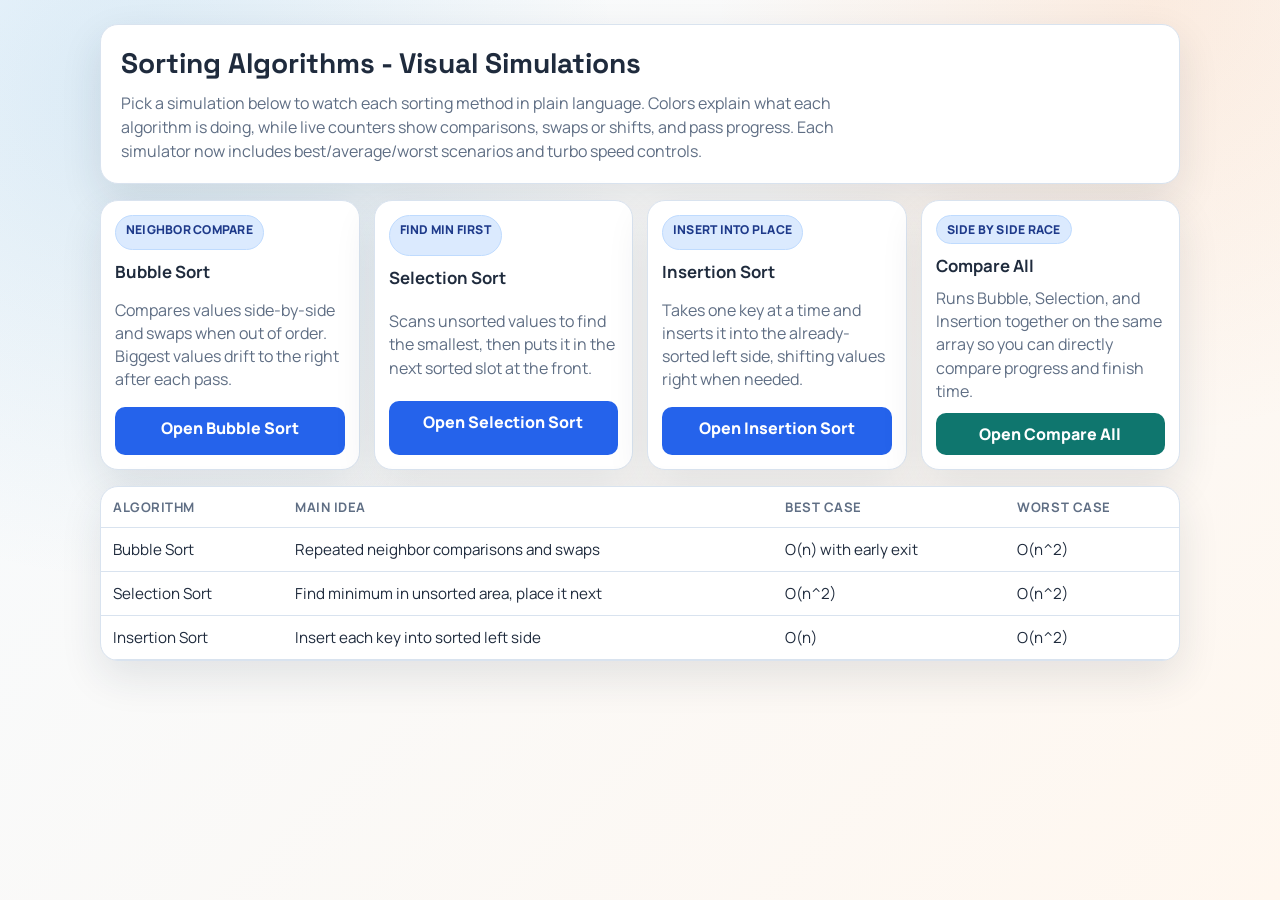
==== index.html @ d233f64d "feat: initial commit of sorting simulation project Add interactive visualization pages for Bubble So" ====
<!doctype html>
<html lang="en">
<head>
  <meta charset="UTF-8">
  <meta name="viewport" content="width=device-width, initial-scale=1.0">
  <title>Sorting Simulations</title>
  <link rel="preconnect" href="https://fonts.googleapis.com">
  <link rel="preconnect" href="https://fonts.gstatic.com" crossorigin>
  <link href="https://fonts.googleapis.com/css2?family=Manrope:wght@400;600;700;800&family=Space+Grotesk:wght@500;700&display=swap" rel="stylesheet">
  <style>
    :root {
      --bg-a: #f6fbff;
      --bg-b: #fff7ef;
      --panel: #ffffff;
      --ink: #1f2b3d;
      --muted: #5f6e84;
      --line: #d9e3ef;
      --shadow: 0 16px 42px rgba(31, 43, 61, 0.11);
    }

    * { box-sizing: border-box; }

    body {
      margin: 0;
      min-height: 100vh;
      font-family: "Manrope", "Segoe UI", sans-serif;
      color: var(--ink);
      background:
        radial-gradient(circle at 10% 10%, rgba(46, 134, 193, 0.14), transparent 35%),
        radial-gradient(circle at 90% 0%, rgba(249, 115, 22, 0.1), transparent 30%),
        linear-gradient(135deg, var(--bg-a), var(--bg-b));
      padding: 24px;
    }

    .page {
      max-width: 1080px;
      margin: 0 auto;
      display: grid;
      gap: 16px;
    }

    .hero,
    .card,
    .table {
      background: var(--panel);
      border: 1px solid var(--line);
      border-radius: 18px;
      box-shadow: var(--shadow);
    }

    .hero {
      padding: 20px;
    }

    h1 {
      margin: 0;
      font-family: "Space Grotesk", sans-serif;
      font-size: clamp(1.5rem, 2.2vw, 2rem);
    }

    .hero p {
      margin: 10px 0 0;
      line-height: 1.5;
      color: var(--muted);
      max-width: 72ch;
    }

    .grid {
      display: grid;
      grid-template-columns: repeat(auto-fit, minmax(220px, 1fr));
      gap: 14px;
    }

    .card {
      padding: 14px;
      display: grid;
      gap: 10px;
      transition: transform 0.2s ease, box-shadow 0.2s ease;
    }

    .card:hover {
      transform: translateY(-2px);
      box-shadow: 0 20px 48px rgba(31, 43, 61, 0.15);
    }

    .card h2 {
      margin: 0;
      font-size: 1.05rem;
    }

    .card p {
      margin: 0;
      color: var(--muted);
      line-height: 1.45;
      min-height: 64px;
    }

    .badge {
      display: inline-block;
      width: fit-content;
      border-radius: 999px;
      padding: 5px 10px;
      font-size: 0.76rem;
      font-weight: 800;
      letter-spacing: 0.02em;
      text-transform: uppercase;
      color: #1e3a8a;
      background: #dbeafe;
      border: 1px solid #bfdbfe;
    }

    a.button {
      display: inline-block;
      text-decoration: none;
      font-weight: 800;
      border-radius: 10px;
      padding: 10px 12px;
      color: white;
      background: #2563eb;
      text-align: center;
      transition: background-color 0.2s ease, transform 0.1s ease, box-shadow 0.2s ease;
    }

    a.button:hover {
      background: #1d4ed8;
      box-shadow: 0 4px 12px rgba(37, 99, 235, 0.25);
      transform: translateY(-1px);
    }

    a.button:active {
      transform: translateY(1px);
    }

    a.button.compare {
      background: #0f766e;
    }

    a.button.compare:hover {
      background: #115e59;
      box-shadow: 0 4px 12px rgba(15, 118, 110, 0.25);
    }

    .table {
      overflow: auto;
    }

    table {
      width: 100%;
      border-collapse: collapse;
      min-width: 640px;
    }

    th,
    td {
      text-align: left;
      padding: 11px 12px;
      border-bottom: 1px solid var(--line);
      vertical-align: top;
      font-size: 0.95rem;
    }

    th {
      font-size: 0.82rem;
      text-transform: uppercase;
      letter-spacing: 0.04em;
      color: var(--muted);
    }

    @media (max-width: 900px) {
      .grid { grid-template-columns: 1fr; }
      .card p { min-height: unset; }
    }

    @media (max-width: 660px) {
      body { padding: 12px; }
      .hero,
      .card { padding: 12px; }
    }
  </style>
</head>
<body>
  <main class="page">
    <section class="hero">
      <h1>Sorting Algorithms - Visual Simulations</h1>
      <p>
        Pick a simulation below to watch each sorting method in plain language. Colors explain what each algorithm is doing,
        while live counters show comparisons, swaps or shifts, and pass progress. Each simulator now includes best/average/worst
        scenarios and turbo speed controls.
      </p>
    </section>

    <section class="grid">
      <article class="card">
        <span class="badge">Neighbor compare</span>
        <h2>Bubble Sort</h2>
        <p>Compares values side-by-side and swaps when out of order. Biggest values drift to the right after each pass.</p>
        <a class="button" href="bubble_sort_simulation.html">Open Bubble Sort</a>
      </article>

      <article class="card">
        <span class="badge">Find min first</span>
        <h2>Selection Sort</h2>
        <p>Scans unsorted values to find the smallest, then puts it in the next sorted slot at the front.</p>
        <a class="button" href="selection_sort_simulation.html">Open Selection Sort</a>
      </article>

      <article class="card">
        <span class="badge">Insert into place</span>
        <h2>Insertion Sort</h2>
        <p>Takes one key at a time and inserts it into the already-sorted left side, shifting values right when needed.</p>
        <a class="button" href="insertion_sort_simulation.html">Open Insertion Sort</a>
      </article>

      <article class="card">
        <span class="badge">Side by side race</span>
        <h2>Compare All</h2>
        <p>Runs Bubble, Selection, and Insertion together on the same array so you can directly compare progress and finish time.</p>
        <a class="button compare" href="compare_all_simulation.html">Open Compare All</a>
      </article>
    </section>

    <section class="table">
      <table>
        <thead>
          <tr>
            <th>Algorithm</th>
            <th>Main Idea</th>
            <th>Best Case</th>
            <th>Worst Case</th>
          </tr>
        </thead>
        <tbody>
          <tr>
            <td>Bubble Sort</td>
            <td>Repeated neighbor comparisons and swaps</td>
            <td>O(n) with early exit</td>
            <td>O(n^2)</td>
          </tr>
          <tr>
            <td>Selection Sort</td>
            <td>Find minimum in unsorted area, place it next</td>
            <td>O(n^2)</td>
            <td>O(n^2)</td>
          </tr>
          <tr>
            <td>Insertion Sort</td>
            <td>Insert each key into sorted left side</td>
            <td>O(n)</td>
            <td>O(n^2)</td>
          </tr>
        </tbody>
      </table>
    </section>
  </main>
</body>
</html>
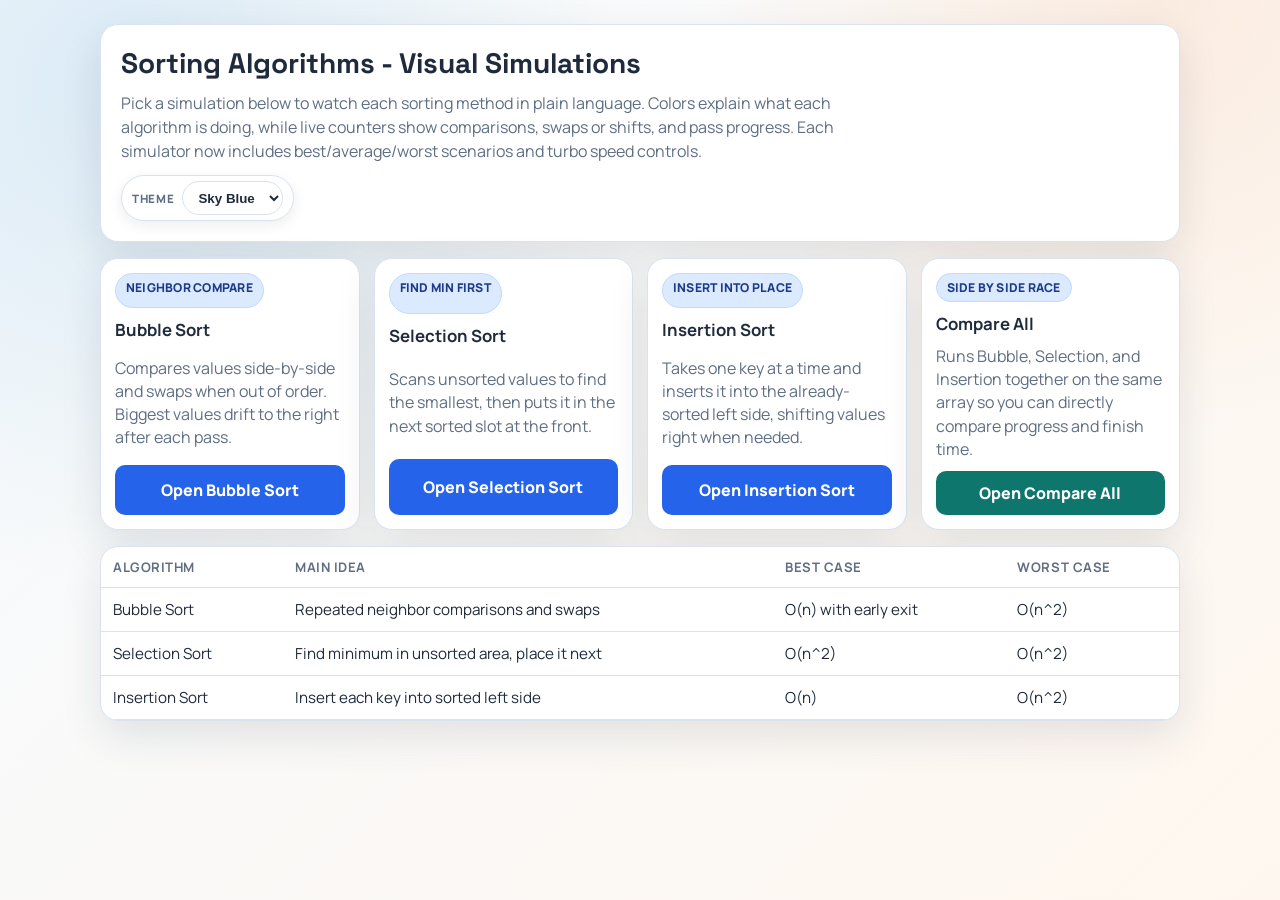
==== commit b0a18075: "feat(ui): wire theme system and enhancements across all pages - Integrate theme-manager and visualiz" ====
--- a/index.html
+++ b/index.html
@@ -7,6 +7,7 @@
   <link rel="preconnect" href="https://fonts.googleapis.com">
   <link rel="preconnect" href="https://fonts.gstatic.com" crossorigin>
   <link href="https://fonts.googleapis.com/css2?family=Manrope:wght@400;600;700;800&family=Space+Grotesk:wght@500;700&display=swap" rel="stylesheet">
+  <link rel="stylesheet" href="theme-manager.css">
   <style>
     :root {
       --bg-a: #f6fbff;
@@ -79,6 +80,11 @@
     }
 
     .card:hover {
+      transform: translateY(-2px);
+      box-shadow: 0 20px 48px rgba(31, 43, 61, 0.15);
+    }
+
+    .card:focus-within {
       transform: translateY(-2px);
       box-shadow: 0 20px 48px rgba(31, 43, 61, 0.15);
     }
@@ -110,11 +116,14 @@
     }
 
     a.button {
-      display: inline-block;
+      display: inline-flex;
+      align-items: center;
+      justify-content: center;
       text-decoration: none;
       font-weight: 800;
       border-radius: 10px;
       padding: 10px 12px;
+      min-height: 44px;
       color: white;
       background: #2563eb;
       text-align: center;
@@ -129,6 +138,12 @@
 
     a.button:active {
       transform: translateY(1px);
+    }
+
+    a:focus-visible,
+    a.button:focus-visible {
+      outline: 3px solid #0ea5e9;
+      outline-offset: 3px;
     }
 
     a.button.compare {
@@ -176,9 +191,18 @@
       .hero,
       .card { padding: 12px; }
     }
+
+    @media (prefers-reduced-motion: reduce) {
+      *,
+      *::before,
+      *::after {
+        animation: none !important;
+        transition: none !important;
+      }
+    }
   </style>
 </head>
-<body>
+<body data-theme="sky">
   <main class="page">
     <section class="hero">
       <h1>Sorting Algorithms - Visual Simulations</h1>
@@ -252,5 +276,6 @@
       </table>
     </section>
   </main>
+  <script src="theme-manager.js"></script>
 </body>
 </html>
--- a/theme-manager.css
+++ b/theme-manager.css
@@ -0,0 +1,302 @@
+:root {
+  --focus: #0ea5e9;
+  --link-border: #bfdbfe;
+  --link-bg: #eff6ff;
+  --link-ink: #1e3a8a;
+  --btn-primary: #2563eb;
+  --btn-primary-hover: #1d4ed8;
+  --btn-alt: #0ea5e9;
+  --btn-alt-hover: #0284c7;
+  --btn-neutral: #64748b;
+  --btn-neutral-hover: #475569;
+  --btn-compare: #0f766e;
+  --btn-compare-hover: #115e59;
+}
+
+body[data-theme="sky"] {
+  --bg-a: #f6fbff;
+  --bg-b: #fff7ef;
+  --panel: #ffffff;
+  --ink: #1f2b3d;
+  --muted: #5f6e84;
+  --line: #d9e3ef;
+  --shadow: 0 16px 42px rgba(31, 43, 61, 0.11);
+  --focus: #0ea5e9;
+  --link-border: #bfdbfe;
+  --link-bg: #eff6ff;
+  --link-ink: #1e3a8a;
+  --btn-primary: #2563eb;
+  --btn-primary-hover: #1d4ed8;
+  --btn-alt: #0ea5e9;
+  --btn-alt-hover: #0284c7;
+  --btn-neutral: #64748b;
+  --btn-neutral-hover: #475569;
+  --btn-compare: #0f766e;
+  --btn-compare-hover: #115e59;
+}
+
+body[data-theme="sunset"] {
+  --bg-a: #fff7ed;
+  --bg-b: #fffbeb;
+  --panel: #fffdf9;
+  --ink: #3f2a1f;
+  --muted: #7b5f4d;
+  --line: #ecd8c5;
+  --shadow: 0 16px 42px rgba(122, 69, 20, 0.16);
+  --focus: #ea580c;
+  --link-border: #fdba74;
+  --link-bg: #ffedd5;
+  --link-ink: #9a3412;
+  --btn-primary: #ea580c;
+  --btn-primary-hover: #c2410c;
+  --btn-alt: #f59e0b;
+  --btn-alt-hover: #d97706;
+  --btn-neutral: #7c6f64;
+  --btn-neutral-hover: #5b5149;
+  --btn-compare: #c2410c;
+  --btn-compare-hover: #9a3412;
+}
+
+body[data-theme="forest"] {
+  --bg-a: #f3fbf6;
+  --bg-b: #eefaf7;
+  --panel: #fbfefc;
+  --ink: #173027;
+  --muted: #4d6f64;
+  --line: #cfe5d8;
+  --shadow: 0 16px 42px rgba(22, 84, 62, 0.14);
+  --focus: #059669;
+  --link-border: #86efac;
+  --link-bg: #dcfce7;
+  --link-ink: #166534;
+  --btn-primary: #0f766e;
+  --btn-primary-hover: #115e59;
+  --btn-alt: #059669;
+  --btn-alt-hover: #047857;
+  --btn-neutral: #4b6b5f;
+  --btn-neutral-hover: #345145;
+  --btn-compare: #047857;
+  --btn-compare-hover: #065f46;
+}
+
+body[data-theme="midnight"] {
+  --bg-a: #eef2ff;
+  --bg-b: #f8fafc;
+  --panel: #fdfdff;
+  --ink: #182235;
+  --muted: #52627c;
+  --line: #cfdaeb;
+  --shadow: 0 16px 42px rgba(30, 41, 59, 0.14);
+  --focus: #2563eb;
+  --link-border: #93c5fd;
+  --link-bg: #dbeafe;
+  --link-ink: #1d4ed8;
+  --btn-primary: #334155;
+  --btn-primary-hover: #1e293b;
+  --btn-alt: #2563eb;
+  --btn-alt-hover: #1d4ed8;
+  --btn-neutral: #475569;
+  --btn-neutral-hover: #334155;
+  --btn-compare: #1d4ed8;
+  --btn-compare-hover: #1e40af;
+}
+
+body[data-theme] {
+  color: var(--ink);
+}
+
+body[data-theme] .home-link {
+  border-color: var(--link-border);
+  background: var(--link-bg);
+  color: var(--link-ink);
+}
+
+body[data-theme] button.primary,
+body[data-theme] a.button {
+  background: var(--btn-primary);
+  color: #fff;
+}
+
+body[data-theme] button.primary:hover,
+body[data-theme] a.button:hover {
+  background: var(--btn-primary-hover);
+  filter: none;
+}
+
+body[data-theme] button.alt {
+  background: var(--btn-alt);
+  color: #fff;
+}
+
+body[data-theme] button.alt:hover {
+  background: var(--btn-alt-hover);
+  filter: none;
+}
+
+body[data-theme] button.neutral {
+  background: var(--btn-neutral);
+  color: #fff;
+}
+
+body[data-theme] button.neutral:hover {
+  background: var(--btn-neutral-hover);
+  filter: none;
+}
+
+body[data-theme] a.button.compare {
+  background: var(--btn-compare);
+}
+
+body[data-theme] a.button.compare:hover {
+  background: var(--btn-compare-hover);
+}
+
+body[data-theme] button:focus-visible,
+body[data-theme] a:focus-visible,
+body[data-theme] input:focus-visible,
+body[data-theme] select:focus-visible {
+  outline-color: var(--focus);
+}
+
+.theme-switcher {
+  display: inline-flex;
+  align-items: center;
+  gap: 8px;
+  padding: 5px 10px;
+  border: 1px solid var(--line);
+  border-radius: 999px;
+  background: color-mix(in srgb, var(--panel) 94%, white 6%);
+  box-shadow: 0 4px 14px rgba(15, 23, 42, 0.08);
+}
+
+.theme-switcher .theme-label {
+  margin: 0;
+  font-size: 0.72rem;
+  font-weight: 800;
+  letter-spacing: 0.06em;
+  text-transform: uppercase;
+  color: var(--muted);
+}
+
+.theme-switcher .theme-select {
+  min-height: 34px;
+  border: 1px solid var(--line);
+  border-radius: 999px;
+  background: #fff;
+  color: var(--ink);
+  font-weight: 700;
+  padding: 6px 11px;
+}
+
+.hero-actions.theme-only {
+  margin-top: 12px;
+}
+
+.page > * {
+  animation: page-in 460ms cubic-bezier(0.2, 0.8, 0.24, 1) both;
+}
+
+.page > *:nth-child(2) { animation-delay: 50ms; }
+.page > *:nth-child(3) { animation-delay: 90ms; }
+.page > *:nth-child(4) { animation-delay: 130ms; }
+
+.grid .card {
+  animation: page-in 460ms cubic-bezier(0.2, 0.8, 0.24, 1) both;
+}
+
+.grid .card:nth-child(2) { animation-delay: 60ms; }
+.grid .card:nth-child(3) { animation-delay: 100ms; }
+.grid .card:nth-child(4) { animation-delay: 140ms; }
+
+body.theme-switching .hero,
+body.theme-switching .controls,
+body.theme-switching .visual,
+body.theme-switching .how,
+body.theme-switching .sim,
+body.theme-switching .global-note,
+body.theme-switching .card,
+body.theme-switching .table {
+  animation: theme-swap 340ms ease both;
+}
+
+.layout.switch-layout {
+  animation: layout-switch 300ms ease both;
+}
+
+.code-panel.switching,
+.code-mini.switching {
+  animation: panel-switch 280ms ease both;
+}
+
+@keyframes page-in {
+  from {
+    opacity: 0;
+    transform: translateY(10px);
+  }
+  to {
+    opacity: 1;
+    transform: translateY(0);
+  }
+}
+
+@keyframes theme-swap {
+  0% {
+    opacity: 0.82;
+    transform: translateY(8px) scale(0.995);
+  }
+  100% {
+    opacity: 1;
+    transform: translateY(0) scale(1);
+  }
+}
+
+@keyframes panel-switch {
+  0% {
+    opacity: 0.76;
+    transform: translateY(6px);
+  }
+  100% {
+    opacity: 1;
+    transform: translateY(0);
+  }
+}
+
+@keyframes layout-switch {
+  0% {
+    opacity: 0.88;
+    transform: scale(0.996);
+  }
+  100% {
+    opacity: 1;
+    transform: scale(1);
+  }
+}
+
+@media (max-width: 700px) {
+  .theme-switcher {
+    width: 100%;
+    justify-content: space-between;
+  }
+
+  .theme-switcher .theme-select {
+    width: min(52vw, 220px);
+  }
+}
+
+@media (prefers-reduced-motion: reduce) {
+  .page > *,
+  .grid .card,
+  body.theme-switching .hero,
+  body.theme-switching .controls,
+  body.theme-switching .visual,
+  body.theme-switching .how,
+  body.theme-switching .sim,
+  body.theme-switching .global-note,
+  body.theme-switching .card,
+  body.theme-switching .table,
+  .layout.switch-layout,
+  .code-panel.switching,
+  .code-mini.switching {
+    animation: none !important;
+  }
+}
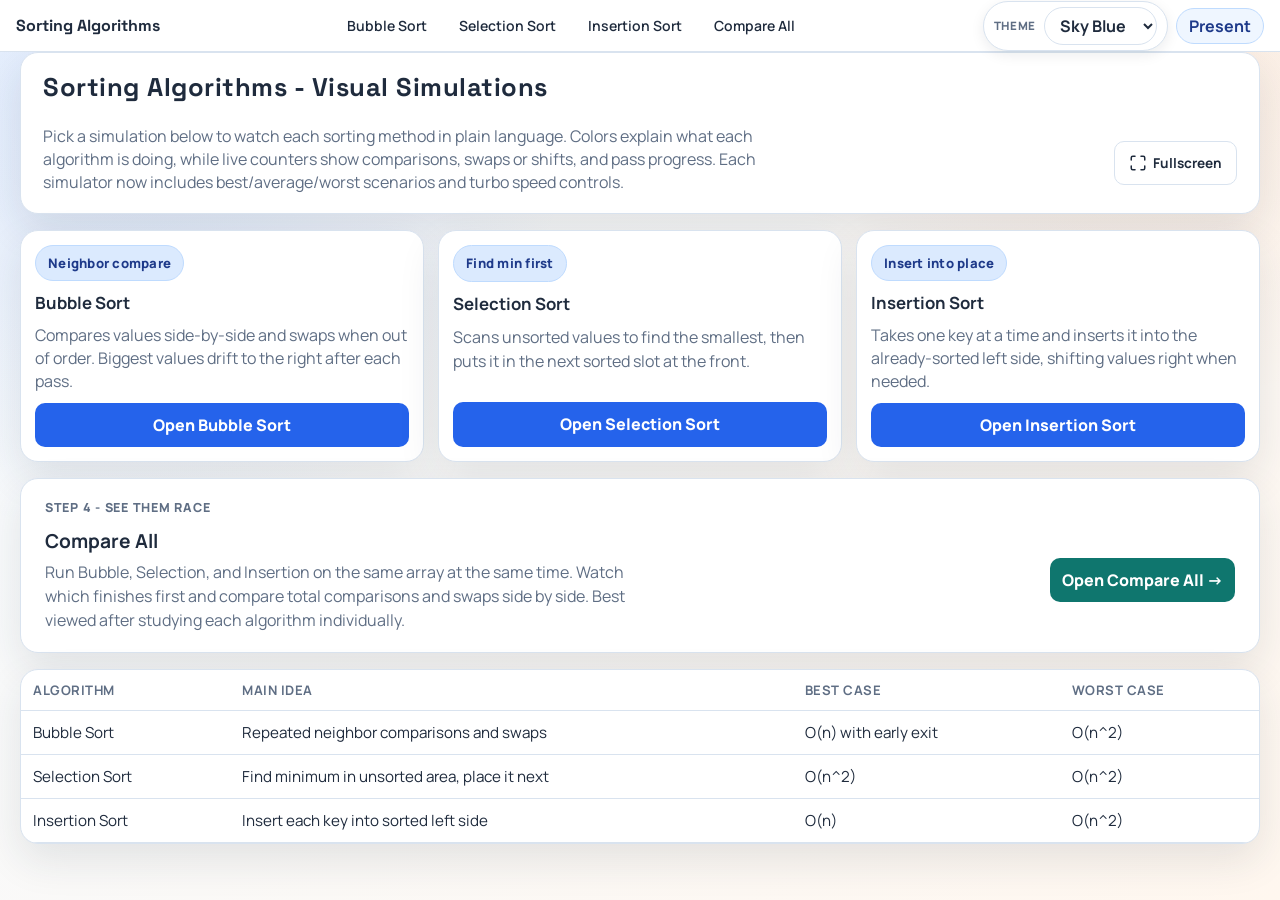
==== commit 301f291c: "refactor(ui): unify layout with shared styles and global navigation" ====
--- a/index.html
+++ b/index.html
@@ -8,199 +8,9 @@
   <link rel="preconnect" href="https://fonts.gstatic.com" crossorigin>
   <link href="https://fonts.googleapis.com/css2?family=Manrope:wght@400;600;700;800&family=Space+Grotesk:wght@500;700&display=swap" rel="stylesheet">
   <link rel="stylesheet" href="theme-manager.css">
-  <style>
-    :root {
-      --bg-a: #f6fbff;
-      --bg-b: #fff7ef;
-      --panel: #ffffff;
-      --ink: #1f2b3d;
-      --muted: #5f6e84;
-      --line: #d9e3ef;
-      --shadow: 0 16px 42px rgba(31, 43, 61, 0.11);
-    }
-
-    * { box-sizing: border-box; }
-
-    body {
-      margin: 0;
-      min-height: 100vh;
-      font-family: "Manrope", "Segoe UI", sans-serif;
-      color: var(--ink);
-      background:
-        radial-gradient(circle at 10% 10%, rgba(46, 134, 193, 0.14), transparent 35%),
-        radial-gradient(circle at 90% 0%, rgba(249, 115, 22, 0.1), transparent 30%),
-        linear-gradient(135deg, var(--bg-a), var(--bg-b));
-      padding: 24px;
-    }
-
-    .page {
-      max-width: 1080px;
-      margin: 0 auto;
-      display: grid;
-      gap: 16px;
-    }
-
-    .hero,
-    .card,
-    .table {
-      background: var(--panel);
-      border: 1px solid var(--line);
-      border-radius: 18px;
-      box-shadow: var(--shadow);
-    }
-
-    .hero {
-      padding: 20px;
-    }
-
-    h1 {
-      margin: 0;
-      font-family: "Space Grotesk", sans-serif;
-      font-size: clamp(1.5rem, 2.2vw, 2rem);
-    }
-
-    .hero p {
-      margin: 10px 0 0;
-      line-height: 1.5;
-      color: var(--muted);
-      max-width: 72ch;
-    }
-
-    .grid {
-      display: grid;
-      grid-template-columns: repeat(auto-fit, minmax(220px, 1fr));
-      gap: 14px;
-    }
-
-    .card {
-      padding: 14px;
-      display: grid;
-      gap: 10px;
-      transition: transform 0.2s ease, box-shadow 0.2s ease;
-    }
-
-    .card:hover {
-      transform: translateY(-2px);
-      box-shadow: 0 20px 48px rgba(31, 43, 61, 0.15);
-    }
-
-    .card:focus-within {
-      transform: translateY(-2px);
-      box-shadow: 0 20px 48px rgba(31, 43, 61, 0.15);
-    }
-
-    .card h2 {
-      margin: 0;
-      font-size: 1.05rem;
-    }
-
-    .card p {
-      margin: 0;
-      color: var(--muted);
-      line-height: 1.45;
-      min-height: 64px;
-    }
-
-    .badge {
-      display: inline-block;
-      width: fit-content;
-      border-radius: 999px;
-      padding: 5px 10px;
-      font-size: 0.76rem;
-      font-weight: 800;
-      letter-spacing: 0.02em;
-      text-transform: uppercase;
-      color: #1e3a8a;
-      background: #dbeafe;
-      border: 1px solid #bfdbfe;
-    }
-
-    a.button {
-      display: inline-flex;
-      align-items: center;
-      justify-content: center;
-      text-decoration: none;
-      font-weight: 800;
-      border-radius: 10px;
-      padding: 10px 12px;
-      min-height: 44px;
-      color: white;
-      background: #2563eb;
-      text-align: center;
-      transition: background-color 0.2s ease, transform 0.1s ease, box-shadow 0.2s ease;
-    }
-
-    a.button:hover {
-      background: #1d4ed8;
-      box-shadow: 0 4px 12px rgba(37, 99, 235, 0.25);
-      transform: translateY(-1px);
-    }
-
-    a.button:active {
-      transform: translateY(1px);
-    }
-
-    a:focus-visible,
-    a.button:focus-visible {
-      outline: 3px solid #0ea5e9;
-      outline-offset: 3px;
-    }
-
-    a.button.compare {
-      background: #0f766e;
-    }
-
-    a.button.compare:hover {
-      background: #115e59;
-      box-shadow: 0 4px 12px rgba(15, 118, 110, 0.25);
-    }
-
-    .table {
-      overflow: auto;
-    }
-
-    table {
-      width: 100%;
-      border-collapse: collapse;
-      min-width: 640px;
-    }
-
-    th,
-    td {
-      text-align: left;
-      padding: 11px 12px;
-      border-bottom: 1px solid var(--line);
-      vertical-align: top;
-      font-size: 0.95rem;
-    }
-
-    th {
-      font-size: 0.82rem;
-      text-transform: uppercase;
-      letter-spacing: 0.04em;
-      color: var(--muted);
-    }
-
-    @media (max-width: 900px) {
-      .grid { grid-template-columns: 1fr; }
-      .card p { min-height: unset; }
-    }
-
-    @media (max-width: 660px) {
-      body { padding: 12px; }
-      .hero,
-      .card { padding: 12px; }
-    }
-
-    @media (prefers-reduced-motion: reduce) {
-      *,
-      *::before,
-      *::after {
-        animation: none !important;
-        transition: none !important;
-      }
-    }
-  </style>
+  <link rel="stylesheet" href="shared.css">
+  <link rel="stylesheet" href="nav.css">
+  <link rel="stylesheet" href="visualization-enhancements.css">
 </head>
 <body data-theme="sky">
   <main class="page">
@@ -234,13 +44,21 @@
         <p>Takes one key at a time and inserts it into the already-sorted left side, shifting values right when needed.</p>
         <a class="button" href="insertion_sort_simulation.html">Open Insertion Sort</a>
       </article>
+    </section>
 
-      <article class="card">
-        <span class="badge">Side by side race</span>
-        <h2>Compare All</h2>
-        <p>Runs Bubble, Selection, and Insertion together on the same array so you can directly compare progress and finish time.</p>
-        <a class="button compare" href="compare_all_simulation.html">Open Compare All</a>
-      </article>
+    <section class="capstone-section">
+      <div class="capstone-label">Step 4 - See them race</div>
+      <div class="capstone-body">
+        <div>
+          <h2>Compare All</h2>
+          <p>
+            Run Bubble, Selection, and Insertion on the same array at the same time.
+            Watch which finishes first and compare total comparisons and swaps side by side.
+            Best viewed after studying each algorithm individually.
+          </p>
+        </div>
+        <a class="button compare" href="compare_all_simulation.html">Open Compare All -></a>
+      </div>
     </section>
 
     <section class="table">
@@ -276,6 +94,8 @@
       </table>
     </section>
   </main>
+  <script src="visualization-enhancements.js"></script>
   <script src="theme-manager.js"></script>
+  <script src="nav.js"></script>
 </body>
 </html>
--- a/shared.css
+++ b/shared.css
@@ -0,0 +1,1014 @@
+* {
+  box-sizing: border-box;
+}
+
+body {
+  --body-pad: 20px;
+  margin: 0;
+  min-height: 100vh;
+  font-family: "Manrope", "Segoe UI", sans-serif;
+  color: var(--ink);
+  background:
+    radial-gradient(circle at 10% 10%, rgba(37, 99, 235, 0.12), transparent 32%),
+    radial-gradient(circle at 90% 0%, rgba(249, 115, 22, 0.1), transparent 28%),
+    linear-gradient(135deg, var(--bg-a), var(--bg-b));
+  padding: var(--body-pad);
+}
+
+.page {
+  max-width: 1240px;
+  margin: 0 auto;
+  display: grid;
+  gap: 16px;
+}
+
+.page.compare-page {
+  max-width: 1380px;
+  gap: 14px;
+}
+
+.hero,
+.controls,
+.visual,
+.how,
+.card,
+.table,
+.sim,
+.global-note {
+  background: color-mix(in srgb, var(--panel) 92%, white 8%);
+  border: 1px solid var(--line);
+  border-radius: 18px;
+  box-shadow: var(--shadow);
+}
+
+.hero {
+  padding: 18px 22px;
+  display: flex;
+  justify-content: space-between;
+  gap: 16px;
+  align-items: center;
+  flex-wrap: wrap;
+}
+
+.title,
+.hero h1,
+h1 {
+  margin: 0;
+  font-family: "Space Grotesk", "Trebuchet MS", sans-serif;
+  font-size: clamp(1.35rem, 2vw, 1.9rem);
+  letter-spacing: 0.02em;
+}
+
+.hero p,
+.subtitle {
+  margin: 6px 0 0;
+  color: var(--muted);
+  max-width: 78ch;
+  line-height: 1.45;
+}
+
+.hero-actions,
+.hero-top {
+  display: flex;
+  align-items: center;
+  justify-content: space-between;
+  gap: 10px;
+  flex-wrap: wrap;
+}
+
+.badge {
+  display: inline-flex;
+  align-items: center;
+  width: fit-content;
+  border-radius: 999px;
+  padding: 8px 12px;
+  font-size: 0.82rem;
+  font-weight: 800;
+  letter-spacing: 0.02em;
+  border: 1px solid #bfdbfe;
+  color: #1e3a8a;
+  background: #dbeafe;
+}
+
+.home-link {
+  display: inline-flex;
+  align-items: center;
+  justify-content: center;
+  text-decoration: none;
+  font-weight: 800;
+  border-radius: 999px;
+  border: 1px solid #bfdbfe;
+  padding: 8px 12px;
+  color: #1e3a8a;
+  background: #eff6ff;
+  min-height: 44px;
+}
+
+.layout {
+  display: grid;
+  grid-template-columns: 280px 1fr 320px;
+  gap: 20px;
+  align-items: start;
+  transition: grid-template-columns 0.3s ease;
+}
+
+.layout > .controls,
+.layout > .sidebar-right {
+  padding: 16px;
+  display: grid;
+  gap: 20px;
+  position: sticky;
+  top: 74px;
+  max-height: calc(100vh - 94px);
+  overflow: auto;
+}
+
+.group {
+  display: grid;
+  gap: 10px;
+}
+
+.group h2 {
+  margin: 0;
+  font-size: 1rem;
+  font-weight: 800;
+  letter-spacing: 0.01em;
+}
+
+label {
+  color: var(--muted);
+  font-size: 0.92rem;
+  font-weight: 600;
+  display: block;
+  margin-bottom: 4px;
+}
+
+.field-error {
+  margin: -4px 0 0;
+  min-height: 18px;
+  font-size: 0.78rem;
+  font-weight: 700;
+  color: #b42318;
+}
+
+input,
+select,
+button {
+  font: inherit;
+}
+
+input[type="text"],
+select,
+input[type="range"] {
+  width: 100%;
+  padding: 10px 11px;
+  border: 1px solid var(--line);
+  border-radius: 10px;
+  background: #fff;
+  min-height: 44px;
+}
+
+input[type="range"] {
+  min-height: 34px;
+  padding: 6px;
+}
+
+button {
+  padding: 10px 11px;
+  border: 0;
+  border-radius: 10px;
+  cursor: pointer;
+  font-weight: 700;
+  min-height: 44px;
+  transition: transform 0.15s ease, filter 0.15s ease, box-shadow 0.15s ease;
+  background: #e2e8f0;
+  color: #0f172a;
+}
+
+button:hover {
+  filter: brightness(1.05);
+  box-shadow: 0 4px 10px rgba(0, 0, 0, 0.08);
+}
+
+button:active {
+  transform: translateY(1px) scale(0.98);
+  box-shadow: none;
+}
+
+button.primary {
+  background: #2563eb;
+  color: #fff;
+  animation: pulse-primary 2s infinite;
+}
+
+button.primary.playing {
+  animation: none;
+}
+
+button.warn {
+  background: #f59e0b;
+  color: #241100;
+}
+
+button.alt {
+  background: #0ea5e9;
+  color: #fff;
+}
+
+button.neutral {
+  background: #64748b;
+  color: #fff;
+}
+
+button:focus-visible,
+a:focus-visible,
+input:focus-visible,
+select:focus-visible {
+  outline: 3px solid #0ea5e9;
+  outline-offset: 2px;
+}
+
+.row {
+  display: grid;
+  grid-template-columns: 1fr 1fr;
+  gap: 8px;
+}
+
+.buttons {
+  display: grid;
+  grid-template-columns: 1fr 1fr;
+  gap: 8px;
+}
+
+.speed-wrap {
+  display: grid;
+  gap: 8px;
+}
+
+.speed-line {
+  display: flex;
+  justify-content: space-between;
+  color: var(--muted);
+  font-size: 0.9rem;
+  font-weight: 700;
+}
+
+.mini-buttons {
+  display: grid;
+  grid-template-columns: repeat(3, minmax(0, 1fr));
+  gap: 6px;
+}
+
+.mini-buttons button,
+.quick {
+  padding: 8px 9px;
+  font-size: 0.82rem;
+  border-radius: 8px;
+}
+
+.inline-control-row {
+  display: flex;
+  gap: 8px;
+}
+
+.panel-toggle {
+  margin-bottom: 10px;
+  width: 100%;
+}
+
+.visual {
+  padding: 0;
+  display: grid;
+  gap: 16px;
+  background: transparent;
+  border: 0;
+  box-shadow: none;
+}
+
+.bars {
+  height: 360px;
+  min-height: 360px;
+  border-radius: 14px;
+  border: 1px solid var(--line);
+  background: linear-gradient(180deg, #f8fafc, #eef3f9);
+  padding: 14px;
+  display: flex;
+  align-items: end;
+  gap: 8px;
+  overflow: hidden;
+}
+
+.bar-col {
+  flex: 1;
+  min-width: 20px;
+  height: 100%;
+  display: flex;
+  flex-direction: column;
+  justify-content: flex-end;
+  align-items: center;
+  gap: 2px;
+}
+
+.bar {
+  width: 100%;
+  border-radius: 10px 10px 5px 5px;
+  transition:
+    height var(--bar-transition, 260ms) cubic-bezier(0.22, 0.8, 0.24, 1),
+    background-color calc(var(--bar-transition, 260ms) * 0.7) ease,
+    transform calc(var(--bar-transition, 260ms) * 0.55) ease;
+  background: var(--default, var(--unsorted, var(--bar-default, var(--accent, #2563eb))));
+  box-shadow: inset 0 -4px 0 rgba(0, 0, 0, 0.12);
+  transform-origin: bottom center;
+}
+
+.bar.compare,
+.bar.scan {
+  background: var(--compare, var(--scan, var(--bar-compare, var(--accent, #2563eb))));
+  animation: comparePulse calc(var(--bar-transition, 260ms) * 0.9) ease both;
+}
+
+.bar.swap,
+.bar.shift {
+  background: var(--swap, var(--shift, var(--bar-swap, var(--accent, #2563eb))));
+  animation: swapPulse calc(var(--bar-transition, 260ms) * 0.85) cubic-bezier(0.2, 0.8, 0.22, 1) both;
+}
+
+.bar.sorted {
+  background: var(--sorted, var(--bar-sorted, var(--accent, #2563eb)));
+  animation: sortedGlow calc(var(--bar-transition, 260ms) * 0.75) ease-out both;
+}
+
+.bar.no-swap,
+.bar.in-place,
+.bar.special {
+  background: var(--noswap, var(--inplace, var(--bar-special, var(--accent, #2563eb))));
+  animation: noSwapNudge calc(var(--bar-transition, 260ms) * 0.65) ease both;
+}
+
+.bar.min,
+.bar.key {
+  background: var(--min, var(--key, var(--bar-min-key, var(--accent, #2563eb))));
+  animation: keyPulse calc(var(--bar-transition, 260ms) * 0.85) ease both;
+}
+
+.bar-label,
+.value {
+  font-size: clamp(0.74rem, 1.35vw, 0.9rem);
+  font-weight: 700;
+  color: #334155;
+  line-height: 1;
+  margin-top: 0;
+}
+
+.narration-banner,
+.action {
+  width: 100%;
+  min-height: 56px;
+  padding: 14px 18px;
+  border-radius: 12px;
+  border-left: 4px solid var(--accent, #f97316);
+  background: color-mix(in srgb, var(--accent, #f97316) 8%, white);
+  font-size: 1rem;
+  font-weight: 600;
+  line-height: 1.5;
+  color: var(--ink);
+  overflow-wrap: anywhere;
+}
+
+.narration-banner.state-compare,
+.action.state-compare,
+.status.state-compare {
+  background: color-mix(in srgb, var(--compare, var(--scan, var(--accent))) 14%, white);
+}
+
+.narration-banner.state-swap,
+.action.state-swap,
+.status.state-swap {
+  background: color-mix(in srgb, var(--swap, var(--shift, var(--accent))) 14%, white);
+}
+
+.narration-banner.state-sorted,
+.action.state-sorted,
+.status.state-sorted {
+  background: color-mix(in srgb, var(--sorted, var(--accent)) 12%, white);
+}
+
+.narration-banner.state-no-swap,
+.action.state-no-swap {
+  background: color-mix(in srgb, var(--noswap, var(--inplace, var(--accent))) 12%, white);
+}
+
+.legend {
+  display: flex;
+  flex-wrap: wrap;
+  gap: 8px;
+}
+
+.chip {
+  display: inline-flex;
+  align-items: center;
+  gap: 7px;
+  padding: 7px 10px;
+  border-radius: 999px;
+  border: 1px solid var(--line);
+  background: #fff;
+  font-size: 0.85rem;
+  color: #334155;
+  font-weight: 700;
+}
+
+.dot {
+  width: 12px;
+  height: 12px;
+  border-radius: 999px;
+  display: inline-block;
+}
+
+.stats {
+  display: grid;
+  grid-template-columns: repeat(3, minmax(0, 1fr));
+  gap: 8px;
+}
+
+.stat,
+.metric {
+  border: 1px solid var(--line);
+  border-radius: 12px;
+  background: #fff;
+  padding: 10px;
+}
+
+.stat b,
+.metric b {
+  display: block;
+  margin-top: 3px;
+  font-size: 1.02rem;
+}
+
+.stat span,
+.metric span {
+  font-size: 0.8rem;
+  font-weight: 700;
+  color: var(--muted);
+  text-transform: uppercase;
+  letter-spacing: 0.04em;
+}
+
+.sidebar-right {
+  display: grid;
+  gap: 20px;
+}
+
+.code-panel,
+.code-mini {
+  border: 1px solid var(--line);
+  border-radius: 12px;
+  background: #fff;
+  overflow: hidden;
+}
+
+.code-head,
+.code-mini-head {
+  padding: 9px 11px;
+  font-weight: 800;
+  font-size: 0.78rem;
+  letter-spacing: 0.04em;
+  text-transform: uppercase;
+  color: #334155;
+  background: #f8fafc;
+  border-bottom: 1px solid var(--line);
+}
+
+.code-block,
+.code-mini-block {
+  max-height: 320px;
+  overflow: auto;
+  background: #172033;
+  font-family: "SFMono-Regular", "JetBrains Mono", Consolas, monospace;
+}
+
+.code-mini-block {
+  max-height: 152px;
+}
+
+.code-line,
+.code-mini-line {
+  display: grid;
+  grid-template-columns: 30px 1fr;
+  gap: 8px;
+  padding: 5px 10px;
+  font-size: 0.72rem;
+  line-height: 1.5;
+  color: #cbd5e1;
+  border-left: 3px solid transparent;
+  transition: background-color 0.18s ease, border-color 0.18s ease;
+  white-space: pre;
+}
+
+.code-line .ln,
+.code-mini-line .ln {
+  color: #64748b;
+  text-align: right;
+  user-select: none;
+  font-size: 0.68rem;
+  line-height: 1.5;
+}
+
+.code-line .code-text,
+.code-mini-line .code-text {
+  display: block;
+  tab-size: 2;
+}
+
+.code-line.active,
+.code-mini-line.active {
+  background: linear-gradient(90deg, rgba(30, 64, 175, 0.4), rgba(30, 64, 175, 0.15));
+  border-left-color: #38bdf8;
+  color: #fff;
+}
+
+.code-line.active .ln,
+.code-mini-line.active .ln {
+  color: #38bdf8;
+  font-weight: 700;
+}
+
+.code-note,
+.code-mini-note {
+  border-top: 1px solid var(--line);
+  background: #eef6ff;
+  color: #184266;
+  font-weight: 700;
+  padding: 9px 11px;
+  font-size: 0.84rem;
+  line-height: 1.35;
+  min-height: 44px;
+  overflow-wrap: anywhere;
+}
+
+.how {
+  padding: 14px 16px;
+}
+
+.how h2 {
+  margin: 0 0 8px;
+  font-size: 1rem;
+}
+
+.how ul {
+  margin: 0;
+  padding-left: 18px;
+  color: var(--muted);
+  line-height: 1.45;
+}
+
+.layout.left-collapsed {
+  grid-template-columns: 50px 1fr 320px;
+}
+
+.layout.right-collapsed {
+  grid-template-columns: 280px 1fr 50px;
+}
+
+.layout.left-collapsed.right-collapsed {
+  grid-template-columns: 50px 1fr 50px;
+}
+
+.layout.left-collapsed #leftSidebar .group,
+.layout.left-collapsed #leftSidebar .buttons {
+  display: none;
+}
+
+.layout.right-collapsed #rightSidebar .group,
+.layout.right-collapsed #rightSidebar .code-panel,
+.layout.right-collapsed #rightSidebar .code-controls-group {
+  display: none;
+}
+
+.layout.left-collapsed .toggle-left,
+.layout.right-collapsed .toggle-right {
+  writing-mode: vertical-rl;
+  text-orientation: mixed;
+  height: 100px;
+  padding: 5px;
+  cursor: pointer;
+}
+
+.grid {
+  display: grid;
+  grid-template-columns: repeat(auto-fit, minmax(220px, 1fr));
+  gap: 14px;
+}
+
+.card {
+  padding: 14px;
+  display: grid;
+  gap: 10px;
+  transition: transform 0.2s ease, box-shadow 0.2s ease;
+}
+
+.card:hover,
+.card:focus-within {
+  transform: translateY(-2px);
+  box-shadow: 0 20px 48px rgba(31, 43, 61, 0.15);
+}
+
+.card h2 {
+  margin: 0;
+  font-size: 1.05rem;
+}
+
+.card p {
+  margin: 0;
+  color: var(--muted);
+  line-height: 1.45;
+  min-height: 64px;
+}
+
+a.button {
+  display: inline-flex;
+  align-items: center;
+  justify-content: center;
+  text-decoration: none;
+  font-weight: 800;
+  border-radius: 10px;
+  padding: 10px 12px;
+  min-height: 44px;
+  color: #fff;
+  background: #2563eb;
+  text-align: center;
+  transition: background-color 0.2s ease, transform 0.1s ease, box-shadow 0.2s ease;
+}
+
+a.button:hover {
+  background: #1d4ed8;
+  box-shadow: 0 4px 12px rgba(37, 99, 235, 0.25);
+  transform: translateY(-1px);
+}
+
+a.button:active {
+  transform: translateY(1px);
+}
+
+a.button.compare {
+  background: #0f766e;
+}
+
+a.button.compare:hover {
+  background: #115e59;
+}
+
+.table {
+  overflow: auto;
+}
+
+table {
+  width: 100%;
+  border-collapse: collapse;
+  min-width: 640px;
+}
+
+th,
+td {
+  text-align: left;
+  padding: 11px 12px;
+  border-bottom: 1px solid var(--line);
+  vertical-align: top;
+  font-size: 0.95rem;
+}
+
+th {
+  font-size: 0.82rem;
+  text-transform: uppercase;
+  letter-spacing: 0.04em;
+  color: var(--muted);
+}
+
+.capstone-section {
+  background: var(--panel);
+  border: 1px solid var(--line);
+  border-radius: 18px;
+  box-shadow: var(--shadow);
+  padding: 20px 24px;
+}
+
+.capstone-label {
+  font-size: 0.78rem;
+  font-weight: 800;
+  letter-spacing: 0.06em;
+  text-transform: uppercase;
+  color: var(--muted);
+  margin-bottom: 12px;
+}
+
+.capstone-body {
+  display: flex;
+  align-items: center;
+  justify-content: space-between;
+  gap: 24px;
+  flex-wrap: wrap;
+}
+
+.capstone-body h2 {
+  margin: 0 0 6px;
+  font-size: 1.2rem;
+}
+
+.capstone-body p {
+  margin: 0;
+  color: var(--muted);
+  max-width: 60ch;
+  line-height: 1.5;
+}
+
+.compare-page .controls {
+  display: grid;
+  gap: 10px;
+  padding: 14px;
+}
+
+.compare-page .buttons {
+  grid-template-columns: repeat(5, minmax(0, 1fr));
+}
+
+.compare-page .bars {
+  height: 250px;
+  min-height: 250px;
+  padding: 10px;
+  gap: 6px;
+  border-radius: 12px;
+}
+
+.compare-page .bar-col {
+  min-width: 14px;
+}
+
+.compare-page .value {
+  font-size: clamp(0.72rem, 1.15vw, 0.88rem);
+  font-weight: 800;
+  color: #1e293b;
+}
+
+.control-grid {
+  display: grid;
+  grid-template-columns: repeat(4, minmax(0, 1fr));
+  gap: 8px;
+}
+
+.control-grid.secondary {
+  margin-top: 10px;
+}
+
+.control-row {
+  display: grid;
+  grid-template-columns: repeat(6, minmax(0, 1fr));
+  gap: 8px;
+}
+
+.custom-input-wrap {
+  grid-column: span 4;
+}
+
+.speed-presets {
+  display: grid;
+  grid-template-columns: repeat(3, minmax(0, 1fr));
+  gap: 8px;
+}
+
+.global-note {
+  display: grid;
+  grid-template-columns: repeat(4, minmax(0, 1fr));
+  gap: 8px;
+  padding: 14px;
+}
+
+.metric {
+  border-radius: 10px;
+}
+
+.panels {
+  display: grid;
+  grid-template-columns: repeat(3, minmax(0, 1fr));
+  gap: 12px;
+}
+
+.sim {
+  padding: 12px;
+  display: grid;
+  gap: 10px;
+  align-content: start;
+}
+
+.sim h2 {
+  margin: 0;
+  font-size: 1.03rem;
+  font-family: "Space Grotesk", sans-serif;
+  display: flex;
+  justify-content: space-between;
+  align-items: center;
+  gap: 8px;
+}
+
+.sim-badge {
+  font-size: 0.74rem;
+  border-radius: 999px;
+  padding: 3px 8px;
+  font-weight: 800;
+  border: 1px solid var(--line);
+  color: var(--muted);
+  background: #f8fafc;
+}
+
+.sim-stats {
+  display: grid;
+  grid-template-columns: repeat(2, minmax(0, 1fr));
+  gap: 6px;
+}
+
+.sim-stats .metric {
+  padding: 8px;
+}
+
+.status {
+  border: 2px solid #bdd7f0;
+  border-radius: 12px;
+  background: #fff;
+  color: #0f172a;
+  font-size: 1rem;
+  line-height: 1.4;
+  min-height: 60px;
+  padding: 12px;
+  font-weight: 700;
+  transition: background-color 0.2s ease, border-color 0.2s ease;
+  display: flex;
+  align-items: center;
+  overflow-wrap: anywhere;
+}
+
+@keyframes pulse-primary {
+  0% { box-shadow: 0 0 0 0 rgba(37, 99, 235, 0.4); }
+  70% { box-shadow: 0 0 0 8px rgba(37, 99, 235, 0); }
+  100% { box-shadow: 0 0 0 0 rgba(37, 99, 235, 0); }
+}
+
+@keyframes comparePulse {
+  0% { transform: translateY(0) scaleY(1); }
+  45% { transform: translateY(-3px) scaleY(1.015); }
+  100% { transform: translateY(0) scaleY(1); }
+}
+
+@keyframes swapPulse {
+  0% { transform: translateY(0) scale(1); }
+  45% { transform: translateY(-6px) scale(1.03); }
+  100% { transform: translateY(0) scale(1); }
+}
+
+@keyframes keyPulse {
+  0% { transform: translateY(0); }
+  45% { transform: translateY(-4px) scale(1.03); }
+  100% { transform: translateY(0); }
+}
+
+@keyframes sortedGlow {
+  0% { filter: brightness(1.28); transform: scaleY(0.985); }
+  100% { filter: brightness(1); transform: scaleY(1); }
+}
+
+@keyframes noSwapNudge {
+  0% { transform: translateY(0); }
+  50% { transform: translateY(-2px); }
+  100% { transform: translateY(0); }
+}
+
+@media (max-width: 1250px) {
+  .layout {
+    grid-template-columns: 280px 1fr;
+  }
+
+  .layout > .sidebar-right {
+    grid-column: span 2;
+    position: static;
+    max-height: none;
+    overflow: visible;
+  }
+}
+
+@media (max-width: 980px) {
+  .layout {
+    grid-template-columns: 1fr;
+  }
+
+  .layout > .controls,
+  .layout > .sidebar-right {
+    grid-column: auto;
+    position: static;
+    max-height: none;
+    overflow: visible;
+  }
+
+  .grid {
+    grid-template-columns: 1fr;
+  }
+
+  .card p {
+    min-height: unset;
+  }
+}
+
+@media (max-width: 1200px) {
+  .compare-page .control-grid,
+  .compare-page .control-row {
+    grid-template-columns: repeat(2, minmax(0, 1fr));
+  }
+
+  .compare-page .custom-input-wrap {
+    grid-column: span 2;
+  }
+
+  .compare-page .panels {
+    grid-template-columns: 1fr;
+  }
+
+  .compare-page .global-note {
+    grid-template-columns: repeat(2, minmax(0, 1fr));
+  }
+
+  .compare-page .buttons {
+    grid-template-columns: repeat(3, minmax(0, 1fr));
+  }
+}
+
+@media (max-width: 700px) {
+  body {
+    --body-pad: 12px;
+  }
+
+  .hero {
+    padding: 14px;
+  }
+
+  .controls,
+  .global-note,
+  .sim,
+  .table,
+  .card,
+  .capstone-section {
+    padding: 12px;
+  }
+
+  .stats,
+  .global-note {
+    grid-template-columns: 1fr 1fr;
+  }
+
+  .buttons,
+  .row {
+    grid-template-columns: 1fr;
+  }
+
+  .bars {
+    gap: 6px;
+    padding: 10px;
+    min-height: 310px;
+    height: 310px;
+  }
+
+  .control-grid,
+  .control-row {
+    grid-template-columns: 1fr;
+  }
+
+  .custom-input-wrap {
+    grid-column: span 1;
+  }
+
+  .speed-presets {
+    grid-template-columns: 1fr;
+  }
+
+  .panels {
+    grid-template-columns: 1fr;
+  }
+
+  .compare-page .buttons {
+    grid-template-columns: 1fr 1fr;
+  }
+}
+
+@media (max-width: 480px) {
+  .stats,
+  .global-note,
+  .sim-stats,
+  .buttons {
+    grid-template-columns: 1fr;
+  }
+}
+
+@media (prefers-reduced-motion: reduce) {
+  *,
+  *::before,
+  *::after {
+    animation: none !important;
+    transition: none !important;
+  }
+}
--- a/nav.css
+++ b/nav.css
@@ -0,0 +1,168 @@
+.topnav {
+  position: sticky;
+  top: 0;
+  z-index: 100;
+  height: 52px;
+  margin: calc(-1 * var(--body-pad, 20px)) calc(-1 * var(--body-pad, 20px)) 0;
+  background: var(--panel);
+  border-bottom: 1px solid var(--line);
+  display: grid;
+  grid-template-columns: auto 1fr auto;
+  align-items: center;
+  gap: 16px;
+  padding: 0 16px;
+}
+
+.topnav-brand {
+  font-family: "Space Grotesk", "Trebuchet MS", sans-serif;
+  font-size: 1rem;
+  font-weight: 700;
+  white-space: nowrap;
+}
+
+.topnav-links {
+  display: flex;
+  justify-content: center;
+  align-items: center;
+  gap: 8px;
+  overflow: auto;
+}
+
+.topnav-link {
+  text-decoration: none;
+  font-size: 0.875rem;
+  font-weight: 600;
+  padding: 6px 12px;
+  border-radius: 8px;
+  color: var(--ink);
+  white-space: nowrap;
+}
+
+.topnav-link:hover {
+  background: var(--line);
+}
+
+.topnav-link.active {
+  background: #dbeafe;
+  color: #1e3a8a;
+}
+
+.topnav-right {
+  display: flex;
+  align-items: center;
+  gap: 8px;
+}
+
+.topnav-present-btn {
+  min-height: 34px;
+  padding: 6px 12px;
+  border-radius: 999px;
+  border: 1px solid #bfdbfe;
+  background: #eff6ff;
+  color: #1e3a8a;
+  font-weight: 700;
+}
+
+.progress-stepper {
+  background: var(--panel);
+  border-bottom: 1px solid var(--line);
+  margin: 0 calc(-1 * var(--body-pad, 20px));
+  padding: 10px 24px;
+  display: flex;
+  align-items: center;
+  justify-content: space-between;
+  gap: 12px;
+}
+
+.stepper-dots {
+  display: flex;
+  align-items: center;
+  gap: 8px;
+  flex: 1;
+  justify-content: center;
+}
+
+.stepper-step {
+  display: flex;
+  align-items: center;
+  gap: 6px;
+}
+
+.step-dot {
+  width: 10px;
+  height: 10px;
+  border-radius: 50%;
+}
+
+.step-dot.done {
+  background: #1e8449;
+}
+
+.step-dot.active {
+  background: #2563eb;
+}
+
+.step-dot.empty {
+  background: var(--line);
+}
+
+.step-label {
+  font-size: 0.8rem;
+  color: var(--muted);
+}
+
+.step-connector {
+  width: 34px;
+  height: 2px;
+  background: var(--line);
+  border-radius: 99px;
+}
+
+body[data-present] .topnav,
+body[data-present] .progress-stepper,
+body[data-present] .controls,
+body[data-present] .sidebar-right,
+body[data-present] .how {
+  display: none !important;
+}
+
+body[data-present] .layout {
+  grid-template-columns: 1fr !important;
+}
+
+@media (max-width: 920px) {
+  .topnav {
+    grid-template-columns: 1fr;
+    height: auto;
+    gap: 8px;
+    padding: 10px 12px;
+  }
+
+  .topnav-links {
+    justify-content: flex-start;
+  }
+
+  .topnav-right {
+    justify-content: space-between;
+  }
+
+  .progress-stepper {
+    padding: 8px 12px;
+  }
+}
+
+@media (max-width: 640px) {
+  .step-label {
+    display: none;
+  }
+
+  .step-connector {
+    width: 20px;
+  }
+
+  .stepper-prev,
+  .stepper-next {
+    font-size: 0.76rem;
+    min-height: 34px;
+  }
+}
--- a/visualization-enhancements.css
+++ b/visualization-enhancements.css
@@ -0,0 +1,418 @@
+/* Enhanced Animations and Fullscreen Styles */
+
+/* Improved Bar Animations */
+.bar {
+  transition:
+    height var(--bar-transition) cubic-bezier(0.34, 1.56, 0.64, 1),
+    background-color calc(var(--bar-transition) * 0.6) ease,
+    transform calc(var(--bar-transition) * 0.5) cubic-bezier(0.34, 1.56, 0.64, 1),
+    box-shadow calc(var(--bar-transition) * 0.7) ease;
+  will-change: transform, height, background-color;
+}
+
+.bar.compare,
+.bar.scan {
+  background: var(--compare, var(--scan, var(--bar-compare, #f0b429)));
+  animation: enhancedCompare var(--bar-transition) cubic-bezier(0.34, 1.56, 0.64, 1) both;
+  box-shadow: 0 0 20px rgba(240, 180, 41, 0.4), inset 0 -4px 0 rgba(0, 0, 0, 0.12);
+}
+
+.bar.swap,
+.bar.shift {
+  background: var(--swap, var(--shift, var(--bar-swap, #e74c3c)));
+  animation: enhancedSwap calc(var(--bar-transition) * 1.2) cubic-bezier(0.34, 1.56, 0.64, 1) both;
+  box-shadow: 0 4px 20px rgba(231, 76, 60, 0.5), inset 0 -4px 0 rgba(0, 0, 0, 0.12);
+  z-index: 10;
+}
+
+.bar.sorted {
+  background: var(--sorted, var(--bar-sorted, #1e8449));
+  animation: enhancedSorted calc(var(--bar-transition) * 1.5) cubic-bezier(0.34, 1.56, 0.64, 1) both;
+  box-shadow: 0 0 15px rgba(30, 132, 73, 0.3), inset 0 -4px 0 rgba(0, 0, 0, 0.12);
+}
+
+.bar.no-swap {
+  background: var(--noswap, var(--bar-special, #8e44ad));
+  animation: enhancedNoSwap var(--bar-transition) ease both;
+}
+
+.bar.min,
+.bar.key {
+  background: var(--min, var(--key, var(--bar-min-key, #e67e22)));
+  animation: enhancedCompare var(--bar-transition) cubic-bezier(0.34, 1.56, 0.64, 1) both;
+  box-shadow: 0 0 18px rgba(230, 126, 34, 0.4), inset 0 -4px 0 rgba(0, 0, 0, 0.12);
+}
+
+.bar.in-place,
+.bar.special {
+  background: var(--noswap, var(--inplace, var(--bar-special, #8e44ad)));
+  animation: enhancedNoSwap var(--bar-transition) ease both;
+}
+
+.bar.moving {
+  z-index: 100;
+  transition:
+    transform calc(var(--bar-transition) * 1.2) cubic-bezier(0.34, 1.56, 0.64, 1),
+    background-color calc(var(--bar-transition) * 0.6) ease;
+}
+
+/* Enhanced Animation Keyframes */
+@keyframes enhancedCompare {
+  0% { transform: translateY(0) scaleY(1); filter: brightness(1); }
+  30% { transform: translateY(-8px) scaleY(1.02); filter: brightness(1.2); }
+  60% { transform: translateY(-4px) scaleY(1.01); filter: brightness(1.1); }
+  100% { transform: translateY(0) scaleY(1); filter: brightness(1); }
+}
+
+@keyframes enhancedSwap {
+  0% { transform: translateY(0) scale(1); filter: brightness(1); }
+  25% { transform: translateY(-15px) scale(1.05); filter: brightness(1.3); }
+  50% { transform: translateY(-20px) scale(1.08); filter: brightness(1.4); }
+  75% { transform: translateY(-8px) scale(1.02); filter: brightness(1.1); }
+  100% { transform: translateY(0) scale(1); filter: brightness(1); }
+}
+
+@keyframes enhancedSorted {
+  0% { transform: scaleY(0.95); filter: brightness(1.5) saturate(1.3); }
+  50% { transform: scaleY(1.02); filter: brightness(1.3) saturate(1.2); }
+  100% { transform: scaleY(1); filter: brightness(1) saturate(1); }
+}
+
+@keyframes enhancedNoSwap {
+  0% { transform: translateY(0); }
+  25% { transform: translateY(-4px); }
+  50% { transform: translateY(-2px); }
+  100% { transform: translateY(0); }
+}
+
+/* Code Trace with Indentation */
+.code-block {
+  max-height: 320px;
+  overflow: auto;
+  background: #172033;
+  font-family: "SFMono-Regular", "JetBrains Mono", Consolas, monospace;
+}
+
+.code-mini-block {
+  background: #172033;
+}
+
+.code-line {
+  display: grid;
+  grid-template-columns: 42px 1fr;
+  gap: 12px;
+  padding: 7px 14px;
+  font-size: 0.82rem;
+  line-height: 1.55;
+  color: #cbd5e1;
+  border-left: 3px solid transparent;
+  transition: background-color 0.18s ease, border-color 0.18s ease;
+  white-space: pre;
+}
+
+.code-line .ln {
+  color: #64748b;
+  text-align: right;
+  user-select: none;
+  font-size: 0.75rem;
+  line-height: 1.55;
+}
+
+.code-line .code-text {
+  display: block;
+  tab-size: 2;
+  -moz-tab-size: 2;
+}
+
+.code-line.active {
+  background: linear-gradient(90deg, rgba(30, 64, 175, 0.4), rgba(30, 64, 175, 0.15));
+  border-left-color: #38bdf8;
+  color: #ffffff;
+}
+
+.code-line.active .ln {
+  color: #38bdf8;
+  font-weight: 700;
+}
+
+/* Syntax Highlighting */
+.code-line .keyword { color: #c678dd; }
+.code-line .function { color: #61afef; }
+.code-line .variable { color: #e06c75; }
+.code-line .comment { color: #5c6370; font-style: italic; }
+.code-line .number { color: #d19a66; }
+.code-line .operator { color: #56b6c2; }
+.code-line .indent { color: transparent; user-select: none; }
+
+/* Fullscreen Mode */
+.fullscreen-btn {
+  display: inline-flex;
+  align-items: center;
+  gap: 6px;
+  padding: 8px 14px;
+  border: 1px solid var(--line);
+  border-radius: 10px;
+  background: var(--panel);
+  color: var(--ink);
+  font-weight: 700;
+  font-size: 0.85rem;
+  cursor: pointer;
+  transition: all 0.2s ease;
+}
+
+.fullscreen-btn:hover {
+  background: var(--bg-a);
+  transform: translateY(-1px);
+  box-shadow: 0 4px 12px rgba(0, 0, 0, 0.1);
+}
+
+.fullscreen-btn svg {
+  width: 18px;
+  height: 18px;
+}
+
+/* Fullscreen Styles */
+body.is-fullscreen {
+  padding: 0;
+  overflow: hidden;
+  background:
+    radial-gradient(circle at 14% 12%, rgba(37, 99, 235, 0.12), transparent 34%),
+    radial-gradient(circle at 88% 0%, rgba(249, 115, 22, 0.1), transparent 30%),
+    linear-gradient(135deg, var(--bg-a), var(--bg-b));
+}
+
+body.is-fullscreen .page {
+  max-width: 100%;
+  height: 100vh;
+  gap: 0;
+}
+
+.page:fullscreen,
+.page:-webkit-full-screen {
+  background:
+    radial-gradient(circle at 14% 12%, rgba(37, 99, 235, 0.12), transparent 34%),
+    radial-gradient(circle at 88% 0%, rgba(249, 115, 22, 0.1), transparent 30%),
+    linear-gradient(135deg, var(--bg-a), var(--bg-b));
+}
+
+.page:fullscreen::backdrop,
+.page:-webkit-full-screen::backdrop {
+  background: linear-gradient(135deg, var(--bg-a), var(--bg-b));
+}
+
+body.is-fullscreen .hero {
+  position: fixed;
+  top: 0;
+  left: 0;
+  right: 0;
+  z-index: 1000;
+  padding: 10px 20px;
+  border-radius: 0;
+  border-bottom: 1px solid var(--line);
+}
+
+body.is-fullscreen .layout {
+  margin-top: 70px;
+  height: calc(100vh - 70px);
+  padding: 10px 20px 20px;
+  gap: 12px;
+  align-items: stretch;
+}
+
+body.is-fullscreen .bars {
+  height: calc(100vh - 200px);
+  min-height: 400px;
+}
+
+/* Tiling Manager */
+.tiling-manager {
+  position: fixed;
+  bottom: 20px;
+  right: 20px;
+  z-index: 1001;
+  display: none;
+  flex-direction: column;
+  gap: 8px;
+  padding: 12px;
+  background: rgba(255, 255, 255, 0.95);
+  backdrop-filter: blur(10px);
+  border: 1px solid var(--line);
+  border-radius: 14px;
+  box-shadow: 0 8px 32px rgba(0, 0, 0, 0.15);
+  min-width: 220px;
+}
+
+.tiling-actions {
+  display: grid;
+  grid-template-columns: 1fr 1fr;
+  gap: 8px;
+  margin-top: 4px;
+}
+
+.tiling-actions button {
+  border: 1px solid var(--line);
+  border-radius: 8px;
+  background: #fff;
+  color: var(--ink);
+  font-size: 0.77rem;
+  font-weight: 700;
+  padding: 7px;
+  cursor: pointer;
+}
+
+.tiling-actions button:hover {
+  background: var(--bg-a);
+}
+
+.tiling-manager-title {
+  font-weight: 800;
+  font-size: 0.85rem;
+  color: var(--ink);
+  margin: 0 0 4px 0;
+  padding-bottom: 8px;
+  border-bottom: 1px solid var(--line);
+}
+
+.tiling-option {
+  display: flex;
+  align-items: center;
+  gap: 10px;
+  padding: 8px 10px;
+  border-radius: 8px;
+  cursor: pointer;
+  transition: background-color 0.15s ease;
+  font-size: 0.85rem;
+  font-weight: 600;
+  color: var(--muted);
+}
+
+.tiling-option:hover {
+  background: var(--bg-a);
+}
+
+.tiling-option input[type="checkbox"] {
+  width: 18px;
+  height: 18px;
+  accent-color: var(--btn-primary, #2563eb);
+  cursor: pointer;
+}
+
+.tiling-option.checked {
+  color: var(--ink);
+}
+
+/* Panel visibility controls */
+.panel-hidden {
+  display: none !important;
+}
+
+.panel-visible {
+  display: grid !important;
+}
+
+/* Exit Fullscreen Button */
+.exit-fullscreen-btn {
+  position: fixed;
+  top: 15px;
+  right: 20px;
+  z-index: 1002;
+  padding: 10px 16px;
+  background: rgba(231, 76, 60, 0.95);
+  color: white;
+  border: none;
+  border-radius: 10px;
+  font-weight: 700;
+  cursor: pointer;
+  display: none;
+  align-items: center;
+  gap: 8px;
+  box-shadow: 0 4px 15px rgba(231, 76, 60, 0.4);
+  transition: transform 0.15s ease;
+}
+
+.exit-fullscreen-btn:hover {
+  transform: scale(1.05);
+}
+
+body.is-fullscreen .exit-fullscreen-btn {
+  display: inline-flex;
+}
+
+/* Animation Step Indicator */
+.step-indicator {
+  position: fixed;
+  bottom: 20px;
+  left: 20px;
+  z-index: 1001;
+  padding: 12px 18px;
+  background: rgba(15, 23, 42, 0.9);
+  color: white;
+  border-radius: 12px;
+  font-size: 0.85rem;
+  font-weight: 600;
+  display: none;
+  align-items: center;
+  gap: 10px;
+}
+
+body.is-fullscreen .step-indicator {
+  display: flex;
+}
+
+.step-indicator .step-type {
+  padding: 4px 10px;
+  border-radius: 6px;
+  font-size: 0.75rem;
+  text-transform: uppercase;
+  letter-spacing: 0.05em;
+}
+
+.step-indicator .step-type.compare { background: var(--compare, var(--scan, var(--bar-compare, #f0b429))); color: #1f2b3d; }
+.step-indicator .step-type.swap { background: var(--swap, var(--shift, var(--bar-swap, #e74c3c))); }
+.step-indicator .step-type.sorted { background: var(--sorted, var(--bar-sorted, #1e8449)); }
+.step-indicator .step-type.no-swap { background: var(--noswap, var(--bar-special, #8e44ad)); color: white; }
+
+.bars.swap-focus .bar {
+  opacity: 0.35;
+  filter: saturate(0.8);
+}
+
+.bars.swap-focus .bar.swap,
+.bars.swap-focus .bar.shift {
+  opacity: 1;
+  filter: saturate(1.25);
+}
+
+/* Smooth transitions for panel visibility */
+.controls,
+.visual,
+.sidebar-right,
+.how {
+  transition: opacity 0.3s ease, transform 0.3s ease;
+}
+
+/* Responsive Fullscreen */
+@media (max-width: 768px) {
+  body.is-fullscreen .layout {
+    grid-template-columns: 1fr !important;
+    grid-template-rows: auto 1fr auto;
+  }
+  
+  body.is-fullscreen .controls,
+  body.is-fullscreen .sidebar-right {
+    max-height: 30vh;
+    overflow: auto;
+  }
+}
+
+/* Reduced Motion */
+@media (prefers-reduced-motion: reduce) {
+  .bar,
+  .bar.compare,
+  .bar.swap,
+  .bar.sorted,
+  .bar.no-swap {
+    animation: none !important;
+    transition: background-color 0.1s ease;
+  }
+}
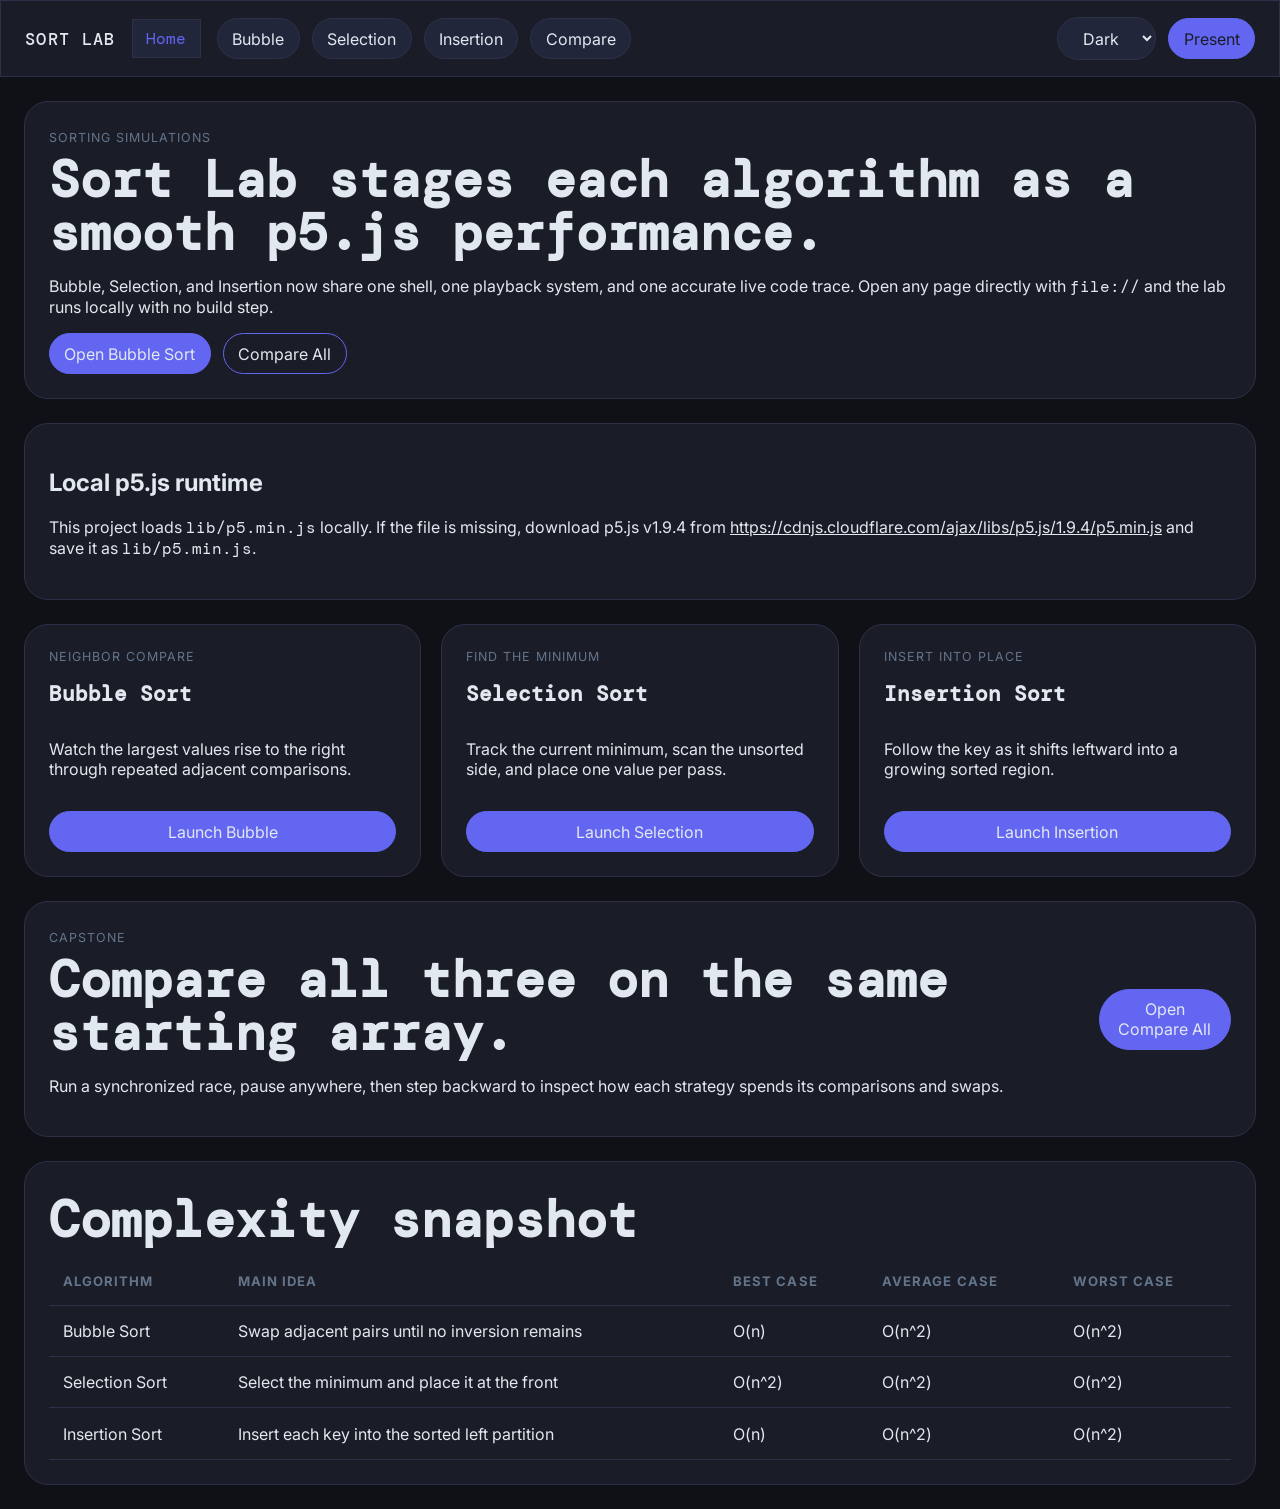
==== commit e61f561c: "refactor(ui): rebuild sorting lab around shared p5 sketches Replace the divergent DOM-based simulato" ====
--- a/index.html
+++ b/index.html
@@ -3,99 +3,109 @@
 <head>
   <meta charset="UTF-8">
   <meta name="viewport" content="width=device-width, initial-scale=1.0">
-  <title>Sorting Simulations</title>
-  <link rel="preconnect" href="https://fonts.googleapis.com">
-  <link rel="preconnect" href="https://fonts.gstatic.com" crossorigin>
-  <link href="https://fonts.googleapis.com/css2?family=Manrope:wght@400;600;700;800&family=Space+Grotesk:wght@500;700&display=swap" rel="stylesheet">
-  <link rel="stylesheet" href="theme-manager.css">
-  <link rel="stylesheet" href="shared.css">
-  <link rel="stylesheet" href="nav.css">
-  <link rel="stylesheet" href="visualization-enhancements.css">
+  <title>Sort Lab</title>
+  <link rel="stylesheet" href="css/theme.css">
+  <link rel="stylesheet" href="css/shell.css">
 </head>
-<body data-theme="sky">
-  <main class="page">
-    <section class="hero">
-      <h1>Sorting Algorithms - Visual Simulations</h1>
+<body data-theme="dark">
+  <main class="home-page">
+    <section class="hero-panel">
+      <span class="eyebrow">Sorting Simulations</span>
+      <h1>Sort Lab stages each algorithm as a smooth p5.js performance.</h1>
       <p>
-        Pick a simulation below to watch each sorting method in plain language. Colors explain what each algorithm is doing,
-        while live counters show comparisons, swaps or shifts, and pass progress. Each simulator now includes best/average/worst
-        scenarios and turbo speed controls.
+        Bubble, Selection, and Insertion now share one shell, one playback system, and one
+        accurate live code trace. Open any page directly with <code>file://</code> and the lab
+        runs locally with no build step.
+      </p>
+      <div class="hero-actions">
+        <a class="button-link" href="bubble.html">Open Bubble Sort</a>
+        <a class="button-link ghost" href="compare.html">Compare All</a>
+      </div>
+    </section>
+
+    <section class="download-note">
+      <h2>Local p5.js runtime</h2>
+      <p>
+        This project loads <code>lib/p5.min.js</code> locally. If the file is missing, download
+        p5.js v1.9.4 from
+        <a href="https://cdnjs.cloudflare.com/ajax/libs/p5.js/1.9.4/p5.min.js">https://cdnjs.cloudflare.com/ajax/libs/p5.js/1.9.4/p5.min.js</a>
+        and save it as <code>lib/p5.min.js</code>.
       </p>
     </section>
 
-    <section class="grid">
-      <article class="card">
-        <span class="badge">Neighbor compare</span>
+    <section class="card-grid">
+      <article class="feature-card">
+        <span class="card-kicker">Neighbor compare</span>
         <h2>Bubble Sort</h2>
-        <p>Compares values side-by-side and swaps when out of order. Biggest values drift to the right after each pass.</p>
-        <a class="button" href="bubble_sort_simulation.html">Open Bubble Sort</a>
+        <p>Watch the largest values rise to the right through repeated adjacent comparisons.</p>
+        <a class="button-link" href="bubble.html">Launch Bubble</a>
       </article>
 
-      <article class="card">
-        <span class="badge">Find min first</span>
+      <article class="feature-card">
+        <span class="card-kicker">Find the minimum</span>
         <h2>Selection Sort</h2>
-        <p>Scans unsorted values to find the smallest, then puts it in the next sorted slot at the front.</p>
-        <a class="button" href="selection_sort_simulation.html">Open Selection Sort</a>
+        <p>Track the current minimum, scan the unsorted side, and place one value per pass.</p>
+        <a class="button-link" href="selection.html">Launch Selection</a>
       </article>
 
-      <article class="card">
-        <span class="badge">Insert into place</span>
+      <article class="feature-card">
+        <span class="card-kicker">Insert into place</span>
         <h2>Insertion Sort</h2>
-        <p>Takes one key at a time and inserts it into the already-sorted left side, shifting values right when needed.</p>
-        <a class="button" href="insertion_sort_simulation.html">Open Insertion Sort</a>
+        <p>Follow the key as it shifts leftward into a growing sorted region.</p>
+        <a class="button-link" href="insertion.html">Launch Insertion</a>
       </article>
     </section>
 
-    <section class="capstone-section">
-      <div class="capstone-label">Step 4 - See them race</div>
-      <div class="capstone-body">
-        <div>
-          <h2>Compare All</h2>
-          <p>
-            Run Bubble, Selection, and Insertion on the same array at the same time.
-            Watch which finishes first and compare total comparisons and swaps side by side.
-            Best viewed after studying each algorithm individually.
-          </p>
-        </div>
-        <a class="button compare" href="compare_all_simulation.html">Open Compare All -></a>
+    <section class="compare-callout">
+      <div>
+        <span class="eyebrow">Capstone</span>
+        <h2>Compare all three on the same starting array.</h2>
+        <p>
+          Run a synchronized race, pause anywhere, then step backward to inspect how each
+          strategy spends its comparisons and swaps.
+        </p>
       </div>
+      <a class="button-link" href="compare.html">Open Compare All</a>
     </section>
 
-    <section class="table">
-      <table>
+    <section class="table-card">
+      <h2>Complexity snapshot</h2>
+      <table class="complexity-table">
         <thead>
           <tr>
             <th>Algorithm</th>
-            <th>Main Idea</th>
-            <th>Best Case</th>
-            <th>Worst Case</th>
+            <th>Main idea</th>
+            <th>Best case</th>
+            <th>Average case</th>
+            <th>Worst case</th>
           </tr>
         </thead>
         <tbody>
           <tr>
             <td>Bubble Sort</td>
-            <td>Repeated neighbor comparisons and swaps</td>
-            <td>O(n) with early exit</td>
+            <td>Swap adjacent pairs until no inversion remains</td>
+            <td>O(n)</td>
+            <td>O(n^2)</td>
             <td>O(n^2)</td>
           </tr>
           <tr>
             <td>Selection Sort</td>
-            <td>Find minimum in unsorted area, place it next</td>
+            <td>Select the minimum and place it at the front</td>
+            <td>O(n^2)</td>
             <td>O(n^2)</td>
             <td>O(n^2)</td>
           </tr>
           <tr>
             <td>Insertion Sort</td>
-            <td>Insert each key into sorted left side</td>
+            <td>Insert each key into the sorted left partition</td>
             <td>O(n)</td>
+            <td>O(n^2)</td>
             <td>O(n^2)</td>
           </tr>
         </tbody>
       </table>
     </section>
   </main>
-  <script src="visualization-enhancements.js"></script>
-  <script src="theme-manager.js"></script>
-  <script src="nav.js"></script>
+  <script src="js/shell.js"></script>
 </body>
 </html>
--- a/css/theme.css
+++ b/css/theme.css
@@ -0,0 +1,75 @@
+body[data-theme="dark"] {
+  --bg: #0f1117;
+  --surface: #1a1d27;
+  --surface-2: #22263a;
+  --border: #2d3148;
+  --ink: #e2e8f0;
+  --muted: #64748b;
+  --accent: #6366f1;
+  --accent-dim: #312e81;
+  --bar-default: #475569;
+  --bar-compare: #f59e0b;
+  --bar-swap: #f43f5e;
+  --bar-sorted: #10b981;
+  --bar-noswap: #8b5cf6;
+  --bar-min: #f97316;
+  --bar-key: #38bdf8;
+  --bar-shift: #a855f7;
+}
+
+body[data-theme="light"] {
+  --bg: #f8fafc;
+  --surface: #ffffff;
+  --surface-2: #f1f5f9;
+  --border: #e2e8f0;
+  --ink: #0f172a;
+  --muted: #64748b;
+  --accent: #4f46e5;
+  --accent-dim: #e0e7ff;
+  --bar-default: #475569;
+  --bar-compare: #f59e0b;
+  --bar-swap: #f43f5e;
+  --bar-sorted: #10b981;
+  --bar-noswap: #8b5cf6;
+  --bar-min: #f97316;
+  --bar-key: #38bdf8;
+  --bar-shift: #a855f7;
+}
+
+body[data-theme="ocean"] {
+  --bg: #0a1628;
+  --surface: #0f2040;
+  --surface-2: #162a52;
+  --border: #1e3a6e;
+  --ink: #bfdbfe;
+  --muted: #4b7fba;
+  --accent: #38bdf8;
+  --accent-dim: #0c4a6e;
+  --bar-default: #475569;
+  --bar-compare: #f59e0b;
+  --bar-swap: #f43f5e;
+  --bar-sorted: #10b981;
+  --bar-noswap: #8b5cf6;
+  --bar-min: #f97316;
+  --bar-key: #38bdf8;
+  --bar-shift: #a855f7;
+}
+
+body[data-theme="forest"] {
+  --bg: #0a1a0e;
+  --surface: #0f2714;
+  --surface-2: #163a1d;
+  --border: #1e5228;
+  --ink: #bbf7d0;
+  --muted: #4a8f5c;
+  --accent: #10b981;
+  --accent-dim: #064e3b;
+  --bar-default: #475569;
+  --bar-compare: #f59e0b;
+  --bar-swap: #f43f5e;
+  --bar-sorted: #10b981;
+  --bar-noswap: #8b5cf6;
+  --bar-min: #f97316;
+  --bar-key: #38bdf8;
+  --bar-shift: #a855f7;
+}
--- a/css/shell.css
+++ b/css/shell.css
@@ -0,0 +1,736 @@
+@import url('https://fonts.googleapis.com/css2?family=DM+Mono:wght@400;500&family=Inter:wght@400;500;600;700&display=swap');
+
+* {
+  box-sizing: border-box;
+}
+
+html {
+  color-scheme: dark;
+}
+
+body {
+  margin: 0;
+  min-height: 100vh;
+  background: var(--bg);
+  color: var(--ink);
+  font-family: 'Inter', sans-serif;
+}
+
+body[data-theme="light"] {
+  color-scheme: light;
+}
+
+a {
+  color: inherit;
+}
+
+button,
+select,
+input {
+  font: inherit;
+}
+
+code {
+  font-family: 'DM Mono', monospace;
+}
+
+.topnav,
+.progress-stepper,
+.hero-panel,
+.download-note,
+.feature-card,
+.compare-callout,
+.table-card,
+.left-panel,
+.center-panel,
+.right-panel,
+.how-section,
+.compare-lane,
+.summary-card {
+  border: 1px solid var(--border);
+  background: var(--surface);
+}
+
+.topnav {
+  position: sticky;
+  top: 0;
+  z-index: 20;
+  display: flex;
+  align-items: center;
+  justify-content: space-between;
+  gap: 1rem;
+  padding: 1rem 1.5rem;
+}
+
+.topnav-brand,
+.topnav-current,
+.panel-title,
+.algo-badge,
+.lane-title,
+.hero-panel h1,
+.feature-card h2,
+.compare-callout h2,
+.table-card h2,
+.how-section h3,
+.control-group h3 {
+  font-family: 'DM Mono', monospace;
+}
+
+.topnav-brand {
+  font-size: 1.05rem;
+  font-weight: 500;
+  letter-spacing: 0.08em;
+  text-transform: uppercase;
+}
+
+.topnav-center {
+  display: flex;
+  align-items: center;
+  gap: 1rem;
+  flex: 1;
+}
+
+.topnav-current {
+  padding: 0.5rem 0.85rem;
+  border: 1px solid var(--border);
+  background: var(--surface-2);
+  color: var(--accent);
+}
+
+.topnav-links,
+.topnav-right,
+.hero-actions,
+.legend-row,
+.button-grid,
+.presets,
+.lane-header {
+  display: flex;
+  align-items: center;
+  gap: 0.75rem;
+}
+
+.topnav-links {
+  flex-wrap: wrap;
+}
+
+.topnav-link,
+.button-link,
+.control-button,
+.pill-btn,
+.present-btn,
+.theme-select,
+.collapse-btn,
+select {
+  border: 1px solid var(--border);
+  background: var(--surface-2);
+  color: var(--ink);
+  text-decoration: none;
+}
+
+.topnav-link,
+.button-link,
+.present-btn,
+.control-button,
+.pill-btn,
+.theme-select,
+.collapse-btn,
+select {
+  border-radius: 999px;
+}
+
+.topnav-link,
+.present-btn,
+.theme-select,
+.button-link,
+.control-button,
+.pill-btn,
+.collapse-btn,
+select {
+  padding: 0.6rem 0.9rem;
+}
+
+.topnav-link.active,
+.button-link,
+.control-button.accent,
+.pill-btn.active,
+.present-btn {
+  background: var(--accent);
+  border-color: var(--accent);
+  color: var(--surface);
+}
+
+.button-link.ghost,
+.control-button.ghost {
+  background: transparent;
+  color: var(--ink);
+}
+
+.progress-stepper {
+  max-width: 1320px;
+  margin: 1rem auto 0;
+  padding: 1rem 1.25rem;
+}
+
+.stepper-track {
+  display: grid;
+  grid-template-columns: repeat(4, minmax(0, 1fr));
+  gap: 0.75rem;
+}
+
+.step-item {
+  display: flex;
+  align-items: center;
+  gap: 0.75rem;
+  padding: 0.85rem 1rem;
+  border: 1px solid var(--border);
+  background: var(--surface-2);
+}
+
+.step-dot {
+  width: 0.8rem;
+  height: 0.8rem;
+  border-radius: 999px;
+  border: 1px solid var(--border);
+  background: transparent;
+}
+
+.step-item.current {
+  border-color: var(--accent);
+}
+
+.step-item.current .step-dot,
+.step-item.complete .step-dot {
+  background: var(--accent);
+  border-color: var(--accent);
+}
+
+.step-meta {
+  display: flex;
+  flex-direction: column;
+  gap: 0.15rem;
+}
+
+.step-index,
+.eyebrow,
+.card-kicker,
+.summary-label,
+.stat-label,
+.control-field span {
+  font-size: 0.78rem;
+  letter-spacing: 0.08em;
+  text-transform: uppercase;
+  color: var(--muted);
+}
+
+.page-wrapper,
+.home-page {
+  max-width: 1320px;
+  margin: 0 auto;
+  padding: 1.5rem;
+}
+
+.home-page {
+  display: grid;
+  gap: 1.5rem;
+}
+
+.hero-panel,
+.download-note,
+.compare-callout,
+.table-card,
+.feature-card,
+.left-panel,
+.center-panel,
+.right-panel,
+.how-section,
+.compare-lane,
+.summary-card {
+  border-radius: 24px;
+}
+
+.hero-panel,
+.compare-callout,
+.download-note,
+.table-card,
+.feature-card,
+.left-panel,
+.center-panel,
+.right-panel,
+.how-section,
+.compare-lane {
+  padding: 1.5rem;
+}
+
+.hero-panel h1,
+.compare-callout h2,
+.table-card h2 {
+  margin: 0.4rem 0 0.75rem;
+  font-size: clamp(2rem, 4vw, 3.4rem);
+  line-height: 1.05;
+}
+
+.hero-panel p,
+.compare-callout p,
+.feature-card p,
+.download-note p,
+.table-card p,
+.code-note,
+.summary-card code,
+.narration-banner,
+.narration-banner.compact {
+  color: var(--ink);
+}
+
+.download-note a,
+.button-link,
+.feature-card a {
+  color: inherit;
+}
+
+.card-grid {
+  display: grid;
+  grid-template-columns: repeat(auto-fit, minmax(240px, 1fr));
+  gap: 1.25rem;
+}
+
+.feature-card {
+  display: grid;
+  gap: 1rem;
+}
+
+.feature-card h2 {
+  margin: 0;
+  font-size: 1.3rem;
+}
+
+.compare-callout {
+  display: flex;
+  align-items: center;
+  justify-content: space-between;
+  gap: 1rem;
+}
+
+.complexity-table {
+  width: 100%;
+  border-collapse: collapse;
+}
+
+.complexity-table th,
+.complexity-table td {
+  padding: 0.95rem 0.85rem;
+  border-bottom: 1px solid var(--border);
+  text-align: left;
+}
+
+.complexity-table th {
+  color: var(--muted);
+  font-size: 0.82rem;
+  text-transform: uppercase;
+  letter-spacing: 0.08em;
+}
+
+.sim-layout {
+  display: grid;
+  grid-template-columns: 280px minmax(0, 1fr) 300px;
+  gap: 1.25rem;
+  align-items: start;
+}
+
+.sim-layout.left-collapsed {
+  grid-template-columns: 82px minmax(0, 1fr) 300px;
+}
+
+.sim-layout.right-collapsed {
+  grid-template-columns: 280px minmax(0, 1fr) 82px;
+}
+
+.sim-layout.left-collapsed.right-collapsed {
+  grid-template-columns: 82px minmax(0, 1fr) 82px;
+}
+
+.panel-header {
+  display: flex;
+  align-items: center;
+  justify-content: space-between;
+  gap: 0.75rem;
+  margin-bottom: 1.2rem;
+}
+
+.panel-body {
+  display: grid;
+  gap: 1rem;
+}
+
+.left-panel.collapsed .panel-body,
+.right-panel.collapsed .panel-body,
+.left-panel.collapsed .algo-badge,
+.right-panel.collapsed .panel-title,
+.right-panel.collapsed select {
+  display: none;
+}
+
+.left-panel,
+.right-panel {
+  position: sticky;
+  top: 6.5rem;
+}
+
+.algo-badge,
+.panel-title,
+.lane-title {
+  font-size: 0.92rem;
+  letter-spacing: 0.08em;
+  text-transform: uppercase;
+}
+
+.collapse-btn {
+  width: 2.4rem;
+  height: 2.4rem;
+  padding: 0;
+  display: inline-flex;
+  align-items: center;
+  justify-content: center;
+}
+
+.control-group {
+  display: grid;
+  gap: 0.85rem;
+  padding: 1rem;
+  border: 1px solid var(--border);
+  border-radius: 18px;
+  background: var(--surface-2);
+}
+
+.control-group h3 {
+  margin: 0;
+  font-size: 0.92rem;
+}
+
+.control-field {
+  display: flex;
+  align-items: center;
+  justify-content: space-between;
+  gap: 1rem;
+}
+
+.button-grid.two-up {
+  display: grid;
+  grid-template-columns: repeat(2, minmax(0, 1fr));
+  gap: 0.75rem;
+}
+
+.button-grid.three-up {
+  display: grid;
+  grid-template-columns: repeat(3, minmax(0, 1fr));
+  gap: 0.75rem;
+}
+
+.control-button,
+.pill-btn,
+.button-link,
+.present-btn,
+.theme-select,
+.topnav-link {
+  text-align: center;
+  transition: border-color 160ms ease, background 160ms ease, color 160ms ease;
+}
+
+select,
+input[type="range"] {
+  width: 100%;
+}
+
+input[type="range"] {
+  accent-color: var(--accent);
+}
+
+.canvas-container {
+  width: 100%;
+  min-height: 340px;
+  border: 1px solid var(--border);
+  border-radius: 20px;
+  overflow: hidden;
+  background: var(--surface-2);
+}
+
+.canvas-container.compact {
+  min-height: 220px;
+}
+
+.narration-banner {
+  margin-top: 1rem;
+  padding: 1rem 1.1rem;
+  border-left: 4px solid var(--accent);
+  border-radius: 16px;
+  background: var(--surface-2);
+  font-size: 1.05rem;
+  line-height: 1.5;
+}
+
+.narration-banner.compact {
+  margin-top: 0.8rem;
+  font-size: 0.96rem;
+}
+
+.stats-row {
+  display: grid;
+  grid-template-columns: repeat(5, minmax(0, 1fr));
+  gap: 0.85rem;
+  margin-top: 1rem;
+}
+
+.stats-row.compact {
+  grid-template-columns: repeat(3, minmax(0, 1fr));
+}
+
+.stat {
+  display: grid;
+  gap: 0.4rem;
+  padding: 0.9rem 1rem;
+  border: 1px solid var(--border);
+  border-radius: 18px;
+  background: var(--surface-2);
+}
+
+.center-panel {
+  min-width: 0;
+}
+
+.code-trace-container {
+  max-height: 480px;
+  overflow: auto;
+  border: 1px solid var(--border);
+  border-radius: 18px;
+  background: var(--surface-2);
+  padding: 0.8rem;
+}
+
+.code-language-block {
+  display: none;
+}
+
+.code-language-block.active {
+  display: block;
+}
+
+.code-line {
+  display: grid;
+  grid-template-columns: 2.2rem minmax(0, 1fr);
+  gap: 0.85rem;
+  padding: 0.4rem 0.55rem;
+  border-radius: 12px;
+  color: var(--muted);
+  font-family: 'DM Mono', monospace;
+  font-size: 0.86rem;
+  transition: background 180ms ease, color 180ms ease, opacity 180ms ease;
+  opacity: 0.72;
+}
+
+.code-line.active {
+  background: var(--accent-dim);
+  color: var(--ink);
+  opacity: 1;
+}
+
+.code-line-number {
+  text-align: right;
+}
+
+.code-line-content {
+  white-space: pre-wrap;
+  word-break: break-word;
+}
+
+.code-note {
+  color: var(--muted);
+  line-height: 1.5;
+}
+
+.how-section {
+  margin-top: 1.25rem;
+}
+
+.how-section h3 {
+  margin-top: 0;
+}
+
+.legend-row {
+  flex-wrap: wrap;
+}
+
+.legend-pill {
+  display: inline-flex;
+  align-items: center;
+  gap: 0.6rem;
+  padding: 0.65rem 0.85rem;
+  border: 1px solid var(--border);
+  border-radius: 999px;
+  background: var(--surface-2);
+}
+
+.swatch {
+  width: 0.85rem;
+  height: 0.85rem;
+  border-radius: 999px;
+  display: inline-block;
+}
+
+.swatch.default {
+  background: var(--bar-default);
+}
+
+.swatch.compare {
+  background: var(--bar-compare);
+}
+
+.swatch.swap {
+  background: var(--bar-swap);
+}
+
+.swatch.sorted {
+  background: var(--bar-sorted);
+}
+
+.swatch.noswap {
+  background: var(--bar-noswap);
+}
+
+.swatch.min {
+  background: var(--bar-min);
+}
+
+.swatch.key {
+  background: var(--bar-key);
+}
+
+.swatch.shift {
+  background: var(--bar-shift);
+}
+
+.compare-stack {
+  display: grid;
+  gap: 1rem;
+}
+
+.compare-lane {
+  display: grid;
+}
+
+.compare-lane {
+  position: relative;
+}
+
+.compare-lane.lane-done::after {
+  content: 'Sorted';
+  position: absolute;
+  top: 10px;
+  right: 12px;
+  background: var(--bar-sorted);
+  color: var(--surface);
+  font-size: 11px;
+  font-weight: 600;
+  padding: 3px 10px;
+  border-radius: 999px;
+  letter-spacing: 0.04em;
+  pointer-events: none;
+}
+
+.lane-header {
+  justify-content: space-between;
+  margin-bottom: 0.75rem;
+}
+
+.lane-status {
+  color: var(--muted);
+  font-size: 0.88rem;
+}
+
+.compare-summary-grid {
+  display: grid;
+  gap: 0.85rem;
+}
+
+.summary-card {
+  display: grid;
+  gap: 0.45rem;
+  padding: 1rem;
+  border-radius: 18px;
+}
+
+.summary-card code {
+  white-space: pre-wrap;
+  word-break: break-word;
+}
+
+body[data-present] .topnav,
+body[data-present] .progress-stepper,
+body[data-present] .left-panel,
+body[data-present] .right-panel,
+body[data-present] .how-section {
+  display: none !important;
+}
+
+body[data-present] .center-panel {
+  width: 100% !important;
+}
+
+body[data-present] .sim-layout {
+  grid-template-columns: 1fr !important;
+}
+
+@media (max-width: 1120px) {
+  .sim-layout,
+  .sim-layout.left-collapsed,
+  .sim-layout.right-collapsed,
+  .sim-layout.left-collapsed.right-collapsed,
+  .compare-callout {
+    grid-template-columns: 1fr;
+    display: grid;
+  }
+
+  .topnav {
+    flex-direction: column;
+    align-items: stretch;
+  }
+
+  .topnav-center,
+  .topnav-right {
+    justify-content: space-between;
+  }
+
+  .left-panel,
+  .right-panel {
+    position: static;
+  }
+}
+
+@media (max-width: 760px) {
+  .page-wrapper,
+  .home-page {
+    padding: 1rem;
+  }
+
+  .progress-stepper {
+    margin: 1rem;
+  }
+
+  .stepper-track,
+  .stats-row,
+  .stats-row.compact,
+  .button-grid.two-up,
+  .button-grid.three-up {
+    grid-template-columns: 1fr;
+  }
+
+  .topnav-links,
+  .topnav-right,
+  .hero-actions,
+  .legend-row {
+    flex-direction: column;
+    align-items: stretch;
+  }
+
+  .compare-callout {
+    gap: 1.25rem;
+  }
+}
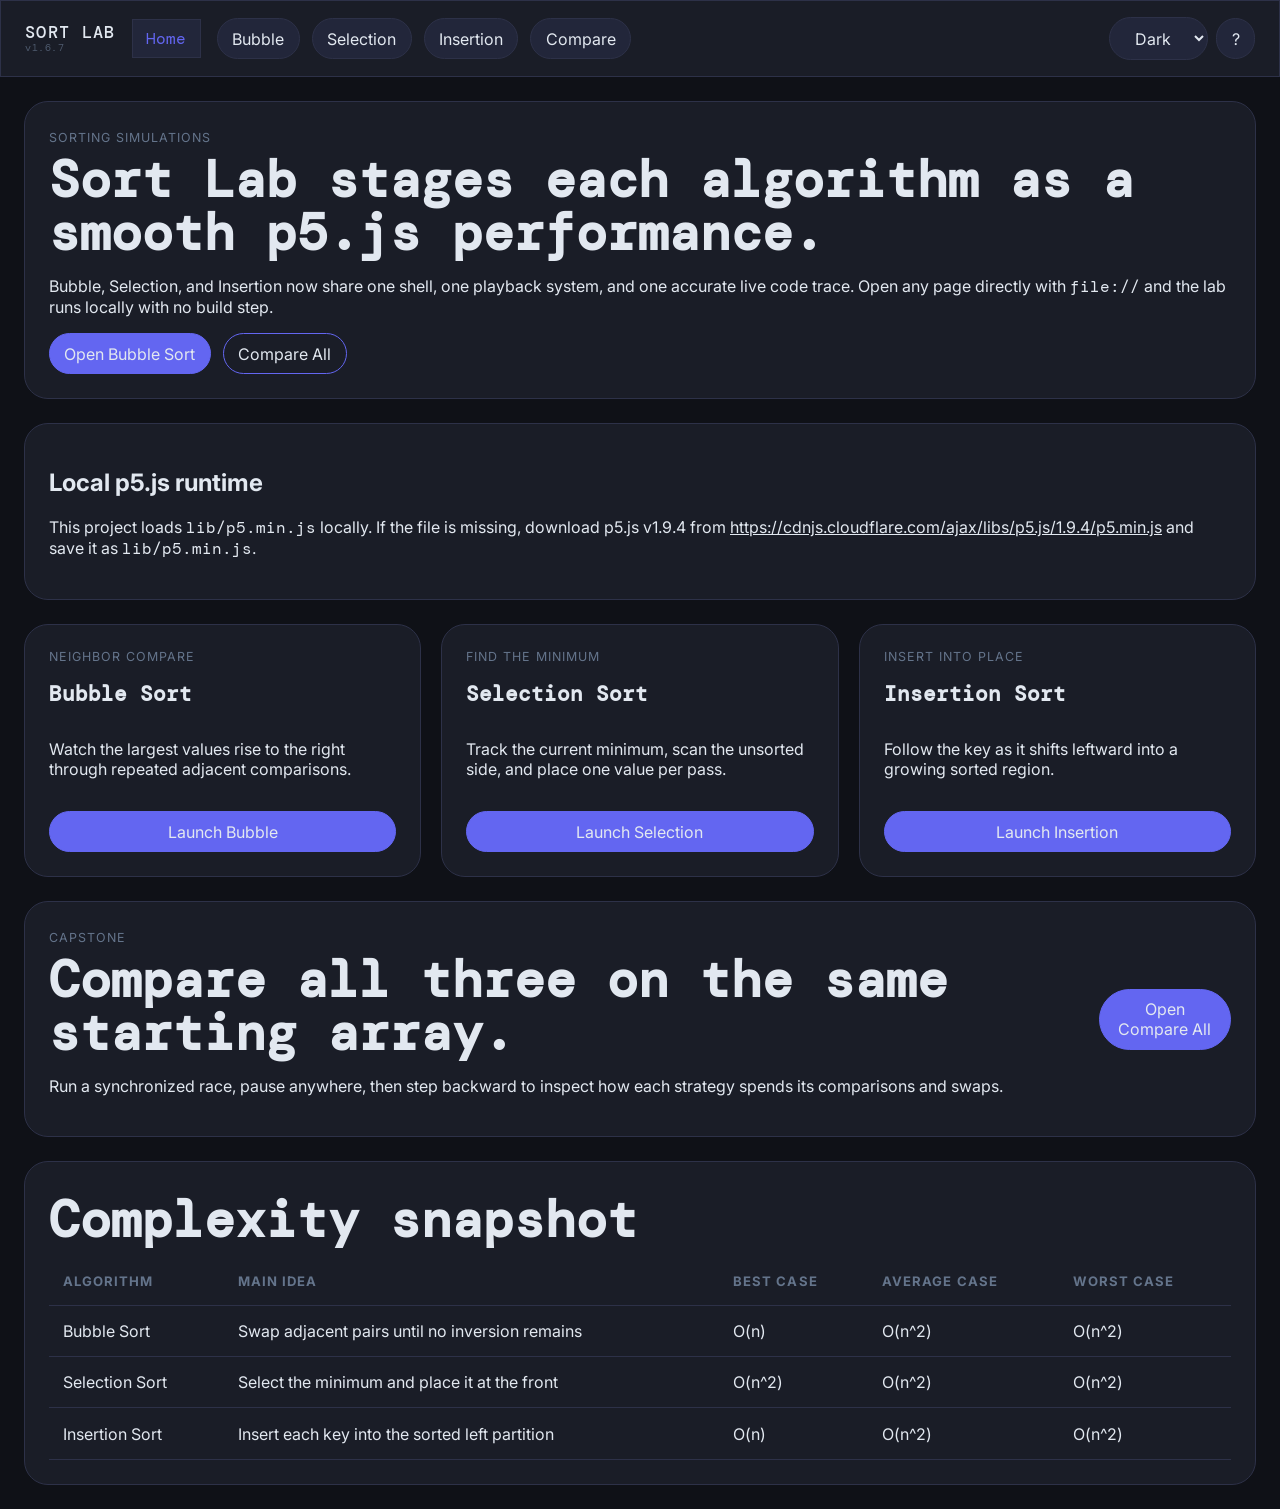
==== commit 165ac3aa: "v1.6.7 — include updater scripts and compare animation updates" ====
--- a/index.html
+++ b/index.html
@@ -106,6 +106,7 @@
       </table>
     </section>
   </main>
+  <script src="js/updater.js"></script>
   <script src="js/shell.js"></script>
 </body>
 </html>
--- a/css/theme.css
+++ b/css/theme.css
@@ -15,6 +15,15 @@
   --bar-min: #f97316;
   --bar-key: #38bdf8;
   --bar-shift: #a855f7;
+  --tok-kw: #569cd6;
+  --tok-type: #4ec9b0;
+  --tok-fn: #dcdcaa;
+  --tok-var: #9cdcfe;
+  --tok-num: #b5cea8;
+  --tok-op: #d4d4d4;
+  --tok-punct: #d4d4d4;
+  --tok-comment: #6a9955;
+  --tok-str: #ce9178;
 }
 
 body[data-theme="light"] {
@@ -34,6 +43,15 @@
   --bar-min: #f97316;
   --bar-key: #38bdf8;
   --bar-shift: #a855f7;
+  --tok-kw: #0000ff;
+  --tok-type: #267f99;
+  --tok-fn: #795e26;
+  --tok-var: #001080;
+  --tok-num: #098658;
+  --tok-op: #000000;
+  --tok-punct: #000000;
+  --tok-comment: #008000;
+  --tok-str: #a31515;
 }
 
 body[data-theme="ocean"] {
@@ -53,6 +71,15 @@
   --bar-min: #f97316;
   --bar-key: #38bdf8;
   --bar-shift: #a855f7;
+  --tok-kw: #4fc1ff;
+  --tok-type: #4ec9b0;
+  --tok-fn: #dcdcaa;
+  --tok-var: #9cdcfe;
+  --tok-num: #b5cea8;
+  --tok-op: #d4d4d4;
+  --tok-punct: #d4d4d4;
+  --tok-comment: #6a9955;
+  --tok-str: #ce9178;
 }
 
 body[data-theme="forest"] {
@@ -72,4 +99,13 @@
   --bar-min: #f97316;
   --bar-key: #38bdf8;
   --bar-shift: #a855f7;
+  --tok-kw: #6ab04c;
+  --tok-type: #4ec9b0;
+  --tok-fn: #f9ca24;
+  --tok-var: #9cdcfe;
+  --tok-num: #b5cea8;
+  --tok-op: #d4d4d4;
+  --tok-punct: #d4d4d4;
+  --tok-comment: #8fbc8f;
+  --tok-str: #e17055;
 }
--- a/css/shell.css
+++ b/css/shell.css
@@ -35,20 +35,24 @@
 }
 
 .topnav,
-.progress-stepper,
 .hero-panel,
 .download-note,
 .feature-card,
 .compare-callout,
 .table-card,
 .left-panel,
-.center-panel,
 .right-panel,
 .how-section,
 .compare-lane,
 .summary-card {
   border: 1px solid var(--border);
   background: var(--surface);
+}
+
+/* center-panel is a transparent layout container — no card chrome */
+.center-panel {
+  background: transparent;
+  border: none;
 }
 
 .topnav {
@@ -165,52 +169,6 @@
   color: var(--ink);
 }
 
-.progress-stepper {
-  max-width: 1320px;
-  margin: 1rem auto 0;
-  padding: 1rem 1.25rem;
-}
-
-.stepper-track {
-  display: grid;
-  grid-template-columns: repeat(4, minmax(0, 1fr));
-  gap: 0.75rem;
-}
-
-.step-item {
-  display: flex;
-  align-items: center;
-  gap: 0.75rem;
-  padding: 0.85rem 1rem;
-  border: 1px solid var(--border);
-  background: var(--surface-2);
-}
-
-.step-dot {
-  width: 0.8rem;
-  height: 0.8rem;
-  border-radius: 999px;
-  border: 1px solid var(--border);
-  background: transparent;
-}
-
-.step-item.current {
-  border-color: var(--accent);
-}
-
-.step-item.current .step-dot,
-.step-item.complete .step-dot {
-  background: var(--accent);
-  border-color: var(--accent);
-}
-
-.step-meta {
-  display: flex;
-  flex-direction: column;
-  gap: 0.15rem;
-}
-
-.step-index,
 .eyebrow,
 .card-kicker,
 .summary-label,
@@ -240,7 +198,6 @@
 .table-card,
 .feature-card,
 .left-panel,
-.center-panel,
 .right-panel,
 .how-section,
 .compare-lane,
@@ -254,7 +211,6 @@
 .table-card,
 .feature-card,
 .left-panel,
-.center-panel,
 .right-panel,
 .how-section,
 .compare-lane {
@@ -331,21 +287,28 @@
 
 .sim-layout {
   display: grid;
-  grid-template-columns: 280px minmax(0, 1fr) 300px;
-  gap: 1.25rem;
+  grid-template-columns: minmax(0, 1fr);
+  gap: 1rem;
   align-items: start;
 }
 
+/* When floating panel is active, sidebars are hidden */
+.sim-layout.panels-floating .left-panel,
+.sim-layout.panels-floating .right-panel {
+  display: none !important;
+}
+
+/* Legacy collapsed variants kept for graceful fallback */
 .sim-layout.left-collapsed {
-  grid-template-columns: 82px minmax(0, 1fr) 300px;
+  grid-template-columns: 48px minmax(0, 1fr);
 }
 
 .sim-layout.right-collapsed {
-  grid-template-columns: 280px minmax(0, 1fr) 82px;
+  grid-template-columns: minmax(0, 1fr) 48px;
 }
 
 .sim-layout.left-collapsed.right-collapsed {
-  grid-template-columns: 82px minmax(0, 1fr) 82px;
+  grid-template-columns: 48px minmax(0, 1fr) 48px;
 }
 
 .panel-header {
@@ -363,10 +326,30 @@
 
 .left-panel.collapsed .panel-body,
 .right-panel.collapsed .panel-body,
-.left-panel.collapsed .algo-badge,
-.right-panel.collapsed .panel-title,
 .right-panel.collapsed select {
   display: none;
+}
+
+.left-panel.collapsed,
+.right-panel.collapsed {
+  padding: 0.85rem 0.4rem;
+}
+
+.left-panel.collapsed .panel-header,
+.right-panel.collapsed .panel-header {
+  flex-direction: column;
+  align-items: center;
+  gap: 0.6rem;
+  margin-bottom: 0;
+}
+
+.left-panel.collapsed .algo-badge,
+.right-panel.collapsed .panel-title {
+  display: block;
+  writing-mode: vertical-rl;
+  transform: rotate(180deg);
+  white-space: nowrap;
+  font-size: 0.72rem;
 }
 
 .left-panel,
@@ -384,8 +367,8 @@
 }
 
 .collapse-btn {
-  width: 2.4rem;
-  height: 2.4rem;
+  width: 2rem;
+  height: 2rem;
   padding: 0;
   display: inline-flex;
   align-items: center;
@@ -485,6 +468,7 @@
 
 .stat {
   display: grid;
+  min-width: 0;
   gap: 0.4rem;
   padding: 0.9rem 1rem;
   border: 1px solid var(--border);
@@ -493,12 +477,358 @@
 }
 
 .center-panel {
+  display: grid;
   min-width: 0;
+  padding: 0;
+}
+
+.tile-workspace {
+  --tile-cols: minmax(200px, 1fr);
+  --tile-rows: minmax(160px, 1fr);
+  position: relative;
+  display: grid;
+  grid-template-columns: var(--tile-cols);
+  grid-template-rows: var(--tile-rows);
+  gap: 0.85rem;
+  min-height: 560px;
+  align-content: stretch;
+  align-items: start;
+}
+
+.tile-card {
+  position: relative;
+  display: grid;
+  grid-template-rows: auto minmax(0, 1fr);
+  align-self: start;
+  min-width: 0;
+  min-height: 160px;
+  border: 1px solid var(--border);
+  border-radius: 22px;
+  background: var(--surface);
+  overflow: hidden;
+  box-shadow: 0 2px 8px rgba(0,0,0,0.12);
+}
+
+.tile-card.empty {
+  display: block;
+  min-height: 160px;
+}
+
+.tile-header {
+  height: 32px;
+  display: flex;
+  align-items: center;
+  justify-content: space-between;
+  gap: 0.75rem;
+  padding: 0 0.85rem;
+  border-bottom: 1px solid var(--border);
+  background: var(--surface-2);
+  border-radius: 22px 22px 0 0;
+}
+
+.tile-label {
+  font-family: 'DM Mono', monospace;
+  font-size: 0.76rem;
+  letter-spacing: 0.08em;
+  text-transform: uppercase;
+  color: var(--muted);
+}
+
+.tile-actions {
+  display: inline-flex;
+  align-items: center;
+  gap: 0.3rem;
+}
+
+.tile-action-btn,
+.tile-empty-trigger,
+.tile-picker-option,
+.shortcut-close,
+.help-btn {
+  border: 1px solid var(--border);
+  background: var(--surface-2);
+  color: var(--ink);
+}
+
+.tile-action-btn {
+  width: 1.35rem;
+  height: 1.35rem;
+  display: inline-flex;
+  align-items: center;
+  justify-content: center;
+  padding: 0;
+  border-radius: 999px;
+}
+
+.tile-body {
+  min-height: 0;
+  padding: 1rem;
+  overflow: hidden;
+}
+
+.tile-empty-trigger {
+  width: 100%;
+  height: 100%;
+  min-height: 160px;
+  border-radius: 22px;
+  border-style: dashed;
+  display: grid;
+  place-items: center;
+  gap: 0.4rem;
+  font-family: 'DM Mono', monospace;
+}
+
+.tile-empty-trigger span {
+  font-size: 1.5rem;
+  line-height: 1;
+}
+
+.tile-picker {
+  position: absolute;
+  inset: 0.75rem;
+  z-index: 10;
+  display: flex;
+  flex-direction: column;
+  align-content: center;
+  justify-content: center;
+  gap: 0.55rem;
+  padding: 1rem;
+  border: 1px solid var(--border);
+  border-radius: 18px;
+  background: color-mix(in srgb, var(--surface) 88%, transparent);
+  backdrop-filter: blur(10px);
+}
+
+.tile-picker-header {
+  display: flex;
+  align-items: center;
+  justify-content: space-between;
+  margin-bottom: 0.5rem;
+  font-family: 'DM Mono', monospace;
+  font-size: 0.75rem;
+  color: var(--muted);
+  text-transform: uppercase;
+  letter-spacing: 0.05em;
+}
+
+.tile-picker-close {
+  width: 1.5rem;
+  height: 1.5rem;
+  display: flex;
+  align-items: center;
+  justify-content: center;
+  border: 1px solid var(--border);
+  border-radius: 999px;
+  background: var(--surface-2);
+  color: var(--ink);
+  font-size: 1rem;
+  line-height: 1;
+  cursor: pointer;
+}
+
+.tile-picker-close:hover {
+  background: var(--surface-3);
+}
+
+.tile-picker-option {
+  border-radius: 999px;
+  padding: 0.55rem 0.85rem;
+}
+
+.tile-picker-option.disabled,
+.tile-picker-option:disabled {
+  opacity: 0.35;
+  cursor: not-allowed;
+}
+
+.tile-gutter {
+  position: absolute;
+  z-index: 6;
+  border-radius: 999px;
+  background: color-mix(in srgb, var(--accent) 40%, var(--surface-2));
+  opacity: 0;
+  transition: opacity 200ms ease;
+}
+
+.tile-gutter-col {
+  width: 6px;
+  cursor: col-resize;
+}
+
+.tile-gutter-row {
+  height: 6px;
+  cursor: row-resize;
+}
+
+.tile-gutter:hover,
+.tile-gutter:active {
+  opacity: 1;
+  background: var(--accent);
+}
+
+.code-tile-panel {
+  display: grid;
+  grid-template-rows: auto minmax(0, 1fr) auto;
+  gap: 0.75rem;
+  height: 100%;
+}
+
+.code-tile-toolbar {
+  display: flex;
+  align-items: center;
+  justify-content: space-between;
+  gap: 0.75rem;
+}
+
+.tile-body .code-trace-container,
+.tile-body .compare-stack,
+.tile-body .how-section {
+  height: 100%;
+}
+
+.tile-body .how-section {
+  margin-top: 0;
+}
+
+.shortcut-overlay {
+  position: fixed;
+  inset: 0;
+  z-index: 9999;
+  display: grid;
+  place-items: center;
+  padding: 1.5rem;
+  background: color-mix(in srgb, var(--bg) 72%, transparent);
+}
+
+.shortcut-overlay[hidden] {
+  display: none !important;
+}
+
+.shortcut-modal {
+  width: min(760px, 100%);
+  border: 1px solid var(--border);
+  border-radius: 24px;
+  background: var(--surface);
+  box-shadow: 0 24px 80px rgba(0, 0, 0, 0.35);
+  overflow: hidden;
+}
+
+.shortcut-modal-header {
+  display: flex;
+  align-items: center;
+  justify-content: space-between;
+  gap: 1rem;
+  padding: 1rem 1.25rem;
+  border-bottom: 1px solid var(--border);
+  background: var(--surface-2);
+  font-family: 'DM Mono', monospace;
+}
+
+.shortcut-close {
+  width: 2rem;
+  height: 2rem;
+  border-radius: 999px;
+  padding: 0;
+}
+
+.shortcut-grid {
+  display: grid;
+  grid-template-columns: repeat(2, minmax(0, 1fr));
+  gap: 0.85rem;
+  padding: 1.25rem;
+}
+
+.shortcut-item {
+  display: flex;
+  align-items: center;
+  justify-content: space-between;
+  gap: 1rem;
+  padding: 0.85rem 1rem;
+  border: 1px solid var(--border);
+  border-radius: 18px;
+  background: var(--surface-2);
+}
+
+kbd {
+  min-width: 2.2rem;
+  padding: 0.25rem 0.45rem;
+  border: 1px solid var(--border);
+  border-radius: 10px;
+  background: var(--surface);
+  font-family: 'DM Mono', monospace;
+  font-size: 0.82rem;
+  text-align: center;
+}
+
+.tok-kw { color: var(--tok-kw); }
+.tok-type { color: var(--tok-type); }
+.tok-fn { color: var(--tok-fn); }
+.tok-var { color: var(--tok-var); }
+.tok-num { color: var(--tok-num); }
+.tok-op { color: var(--tok-op); }
+.tok-punct { color: var(--tok-punct); }
+.tok-comment { color: var(--tok-comment); font-style: italic; }
+.tok-str { color: var(--tok-str); }
+
+body.is-fullscreen .topnav {
+  position: fixed;
+  top: 0;
+  left: 0;
+  right: 0;
+  min-height: 40px;
+  padding: 0.45rem 1rem;
+  transition: transform 180ms ease, opacity 180ms ease;
+}
+
+body.fullscreen-nav-hidden .topnav {
+  transform: translateY(calc(-100% + 6px));
+  opacity: 0.45;
+}
+
+.fullscreen-exit-fab {
+  position: fixed;
+  top: max(0.75rem, env(safe-area-inset-top));
+  right: max(0.75rem, env(safe-area-inset-right));
+  z-index: 40;
+  display: inline-flex;
+  align-items: center;
+  justify-content: center;
+  min-height: 44px;
+  padding: 0.65rem 0.95rem;
+  border: 1px solid var(--accent);
+  border-radius: 999px;
+  background: var(--accent);
+  color: var(--surface);
+  box-shadow: 0 10px 28px rgba(0, 0, 0, 0.28);
+}
+
+.fullscreen-exit-fab[hidden] {
+  display: none;
+}
+
+body:not(.is-fullscreen) .fullscreen-exit-fab {
+  display: none;
+}
+
+body.is-fullscreen .page-wrapper {
+  max-width: none;
+  min-height: 100vh;
+  padding: 4.25rem 0.75rem 0.75rem;
+}
+
+body.is-fullscreen .sim-layout {
+  min-height: calc(100vh - 5rem);
+}
+
+body.is-fullscreen .center-panel,
+body.is-fullscreen .tile-workspace {
+  min-height: calc(100vh - 6.25rem);
 }
 
 .code-trace-container {
   max-height: 480px;
-  overflow: auto;
+  overflow-x: auto;
+  overflow-y: auto;
   border: 1px solid var(--border);
   border-radius: 18px;
   background: var(--surface-2);
@@ -521,9 +851,10 @@
   border-radius: 12px;
   color: var(--muted);
   font-family: 'DM Mono', monospace;
-  font-size: 0.86rem;
+  font-size: 0.9rem;
+  line-height: 1.5;
   transition: background 180ms ease, color 180ms ease, opacity 180ms ease;
-  opacity: 0.72;
+  opacity: 0.85;
 }
 
 .code-line.active {
@@ -537,8 +868,14 @@
 }
 
 .code-line-content {
-  white-space: pre-wrap;
-  word-break: break-word;
+  white-space: pre;
+}
+
+.stat-label {
+  overflow: hidden;
+  text-overflow: ellipsis;
+  white-space: nowrap;
+  min-width: 0;
 }
 
 .code-note {
@@ -609,11 +946,65 @@
 
 .compare-stack {
   display: grid;
-  gap: 1rem;
+  grid-template-columns: repeat(auto-fit, minmax(min(100%, 480px), 1fr));
+  gap: 1.25rem;
+  align-items: start;
 }
 
 .compare-lane {
-  display: grid;
+  position: relative;
+  display: grid;
+  gap: 0.75rem;
+  padding: 1.25rem;
+  border: 1px solid var(--border);
+  border-radius: 20px;
+  background: var(--surface);
+}
+
+.lane-remove-btn {
+  width: 1.6rem;
+  height: 1.6rem;
+  display: inline-flex;
+  align-items: center;
+  justify-content: center;
+  padding: 0;
+  border: 1px solid var(--border);
+  border-radius: 999px;
+  background: var(--surface-2);
+  color: var(--muted);
+  font-size: 1.1rem;
+  line-height: 1;
+  transition: all 140ms ease;
+}
+
+.lane-remove-btn:hover {
+  border-color: #f43f5e;
+  color: #f43f5e;
+  background: color-mix(in srgb, #f43f5e 12%, var(--surface-2));
+}
+
+.add-lane-btn {
+  display: flex;
+  align-items: center;
+  justify-content: center;
+  gap: 0.6rem;
+  width: 100%;
+  padding: 1.5rem;
+  border: 2px dashed var(--border);
+  border-radius: 20px;
+  background: transparent;
+  color: var(--muted);
+  font-family: 'DM Mono', monospace;
+  font-size: 0.9rem;
+  letter-spacing: 0.05em;
+  text-transform: uppercase;
+  transition: all 160ms ease;
+}
+
+.add-lane-btn:hover {
+  border-color: var(--accent);
+  color: var(--accent);
+  background: color-mix(in srgb, var(--accent) 6%, transparent);
 }
 
 .compare-lane {
@@ -663,10 +1054,10 @@
 }
 
 body[data-present] .topnav,
-body[data-present] .progress-stepper,
 body[data-present] .left-panel,
 body[data-present] .right-panel,
-body[data-present] .how-section {
+body[data-present] .how-section,
+body[data-present] .float-panel {
   display: none !important;
 }
 
@@ -710,11 +1101,6 @@
     padding: 1rem;
   }
 
-  .progress-stepper {
-    margin: 1rem;
-  }
-
-  .stepper-track,
   .stats-row,
   .stats-row.compact,
   .button-grid.two-up,
@@ -730,7 +1116,784 @@
     align-items: stretch;
   }
 
+  .shortcut-grid {
+    grid-template-columns: 1fr;
+  }
+
+  .tile-workspace {
+    grid-template-columns: 1fr !important;
+    grid-template-rows: none !important;
+    grid-auto-rows: minmax(160px, auto);
+  }
+
+  .tile-card {
+    grid-column: auto !important;
+    grid-row: auto !important;
+  }
+
+  .tile-gutter {
+    display: none;
+  }
+
   .compare-callout {
     gap: 1.25rem;
   }
 }
+
+/* ── POLISH: Interactive element cursors ── */
+button,
+.topnav-link,
+label[for],
+.collapse-btn,
+.tile-action-btn,
+.tile-empty-trigger,
+.tile-picker-option,
+.shortcut-close,
+.help-btn,
+.float-handle {
+  cursor: pointer;
+}
+
+button:disabled,
+.tile-picker-option:disabled,
+.tile-picker-option.disabled {
+  cursor: not-allowed;
+}
+
+input[type="range"] {
+  cursor: ew-resize;
+}
+
+/* ── POLISH: Hover states ── */
+.topnav-link:not(.active):hover {
+  background: var(--surface-2);
+  border-color: var(--accent);
+  color: var(--accent);
+}
+
+.control-button:not(.accent):hover,
+.pill-btn:not(.active):hover {
+  border-color: var(--accent);
+  color: var(--accent);
+}
+
+.control-button.accent:hover,
+.pill-btn.active:hover,
+.present-btn:hover {
+  filter: brightness(1.12);
+}
+
+.collapse-btn:hover,
+.tile-action-btn:hover {
+  border-color: var(--accent);
+  color: var(--accent);
+}
+
+.tile-empty-trigger:hover {
+  border-color: var(--accent);
+  color: var(--accent);
+  background: color-mix(in srgb, var(--accent) 6%, var(--surface-2));
+}
+
+.tile-picker-option:not(:disabled):not(.disabled):hover {
+  background: var(--accent);
+  border-color: var(--accent);
+  color: var(--surface);
+}
+
+/* ── POLISH: Focus rings (keyboard nav) ── */
+button:focus-visible,
+a:focus-visible,
+select:focus-visible,
+input:focus-visible {
+  outline: 2px solid var(--accent);
+  outline-offset: 2px;
+}
+
+/* ── POLISH: Narration text transitions ── */
+.narration-banner {
+  transition: color 220ms ease;
+}
+
+/* ── POLISH: Stats value pop animation ── */
+@keyframes stat-bump {
+  0%   { transform: scale(1);    color: inherit; }
+  40%  { transform: scale(1.22); color: var(--accent); }
+  100% { transform: scale(1);    color: inherit; }
+}
+
+.stat b {
+  display: block;
+}
+
+.stat b.bumped {
+  animation: stat-bump 220ms cubic-bezier(0.34, 1.56, 0.64, 1) forwards;
+}
+
+/* ── POLISH: Canvas container inside tile-body fills the tile ── */
+.tile-body .canvas-container {
+  width: 100%;
+  min-height: 0;
+  height: 100%;
+  border-radius: 14px;
+  border: none;
+  margin: 0;
+}
+
+/* ── POLISH: Code note styling ── */
+.code-note {
+  font-family: 'DM Mono', monospace;
+  font-size: 0.78rem;
+  color: var(--muted);
+  letter-spacing: 0.04em;
+  padding: 0.4rem 0.55rem;
+  border-left: 2px solid var(--border);
+  line-height: 1.5;
+  transition: color 200ms ease, border-color 200ms ease;
+}
+
+/* ── POLISH: Custom scrollbars (webkit) ── */
+::-webkit-scrollbar {
+  width: 6px;
+  height: 6px;
+}
+
+::-webkit-scrollbar-track {
+  background: transparent;
+}
+
+::-webkit-scrollbar-thumb {
+  background: var(--border);
+  border-radius: 999px;
+}
+
+::-webkit-scrollbar-thumb:hover {
+  background: var(--muted);
+}
+
+/* ── POLISH: Active code line left accent bar ── */
+.code-line.active {
+  border-left: 3px solid var(--accent);
+  padding-left: calc(0.55rem - 3px);
+}
+
+/* ── POLISH: Tile card hover glow ── */
+.tile-card:not(.empty):focus-within {
+  box-shadow: 0 0 0 2px color-mix(in srgb, var(--accent) 40%, transparent);
+}
+
+
+
+/* ── POLISH: Smooth panel collapse transition ── */
+.left-panel,
+.right-panel {
+  transition: padding 180ms ease;
+}
+
+/* ── POLISH: Shortcut kbd visual polish ── */
+kbd {
+  box-shadow: 0 2px 0 var(--border);
+  white-space: nowrap;
+}
+
+/* ── POLISH: Compare lane done badge polish ── */
+.compare-lane.lane-done::after {
+  font-family: 'DM Mono', monospace;
+  letter-spacing: 0.06em;
+  text-transform: uppercase;
+}
+
+/* ── POLISH: Topnav right gap ── */
+.topnav-right {
+  gap: 0.5rem;
+}
+
+/* ── POLISH: Empty tile trigger text style ── */
+.tile-empty-trigger b {
+  font-family: 'DM Mono', monospace;
+  font-size: 0.8rem;
+  letter-spacing: 0.06em;
+  text-transform: uppercase;
+  color: var(--muted);
+  font-weight: 500;
+}
+
+/* ── POLISH: Stat label truncation ── */
+.stat-label {
+  overflow: hidden;
+  text-overflow: ellipsis;
+  white-space: nowrap;
+  min-width: 0;
+}
+
+/* ── VERSION TAG ── */
+.topnav-brand-wrap {
+  display: flex;
+  flex-direction: column;
+  align-items: flex-start;
+  gap: 0.1rem;
+  line-height: 1;
+}
+
+.topnav-version {
+  font-family: 'DM Mono', monospace;
+  font-size: 0.65rem;
+  color: var(--muted);
+  letter-spacing: 0.06em;
+  opacity: 0.7;
+}
+
+/* ── SPLIT BUTTON ICON ── */
+.split-btn {
+  display: inline-flex;
+  align-items: center;
+  justify-content: center;
+}
+
+.split-btn svg {
+  display: block;
+}
+
+.split-btn:disabled svg {
+  opacity: 0.35;
+}
+
+/* ── TILE CARD HOVER BORDER ── */
+.tile-card:not(.empty):hover {
+  border-color: color-mix(in srgb, var(--accent) 40%, var(--border));
+  transition: border-color 180ms ease;
+}
+
+/* ── EMPTY TILE - cleaner center layout ── */
+.tile-empty-trigger {
+  display: flex;
+  flex-direction: column;
+  align-items: center;
+  justify-content: center;
+  gap: 0.35rem;
+}
+
+/* ── TILE BODY - compare stack fills tile ── */
+.tile-body .compare-stack {
+  overflow-y: auto;
+}
+
+/* ═══════════════════════════════════════════════════════════════
+   FLOATING PANEL
+   Draggable pill-shaped control bar. Fixed position, z-index 50.
+   Hidden automatically in fullscreen via JS.
+   ═══════════════════════════════════════════════════════════════ */
+
+.float-panel {
+  position: fixed;
+  z-index: 50;
+  min-width: 260px;
+  max-width: 300px;
+  border: 1px solid var(--border);
+  border-radius: 20px;
+  background: color-mix(in srgb, var(--surface) 96%, transparent);
+  backdrop-filter: blur(14px);
+  -webkit-backdrop-filter: blur(14px);
+  box-shadow: 0 8px 32px rgba(0,0,0,0.28), 0 2px 8px rgba(0,0,0,0.18);
+  user-select: none;
+  transition: box-shadow 160ms ease;
+}
+
+.float-panel--dragging {
+  box-shadow: 0 18px 56px rgba(0,0,0,0.38), 0 4px 12px rgba(0,0,0,0.22);
+  cursor: grabbing;
+}
+
+/* ── Header ── */
+.float-header {
+  display: flex;
+  align-items: center;
+  gap: 0.35rem;
+  padding: 0.55rem 0.75rem;
+  border-bottom: 1px solid var(--border);
+  border-radius: 20px 20px 0 0;
+  background: var(--surface-2);
+}
+
+/* ── Drag handle ── */
+.float-handle {
+  flex: 1;
+  display: flex;
+  align-items: center;
+  padding: 0.2rem 0.3rem;
+  border-radius: 8px;
+  color: var(--muted);
+  cursor: grab;
+  transition: color 140ms ease;
+}
+
+.float-handle:hover {
+  color: var(--ink);
+}
+
+.float-handle:active {
+  cursor: grabbing;
+}
+
+/* ── Collapse / Settings buttons ── */
+.float-collapse-btn,
+.float-settings-btn {
+  width: 1.6rem;
+  height: 1.6rem;
+  display: inline-flex;
+  align-items: center;
+  justify-content: center;
+  padding: 0;
+  border: 1px solid var(--border);
+  border-radius: 999px;
+  background: var(--surface);
+  color: var(--muted);
+  font-size: 1rem;
+  line-height: 1;
+  transition: border-color 140ms, color 140ms, background 140ms;
+}
+
+.float-collapse-btn:hover,
+.float-settings-btn:hover,
+.float-settings-btn.active {
+  border-color: var(--accent);
+  color: var(--accent);
+}
+
+.float-settings-btn.active {
+  background: color-mix(in srgb, var(--accent) 12%, var(--surface));
+}
+
+/* ── Collapsed state ── */
+.float-panel--collapsed .float-body,
+.float-panel--collapsed .float-settings-pane {
+  display: none;
+}
+
+.float-panel--collapsed {
+  border-radius: 20px;
+}
+
+.float-panel--collapsed .float-header {
+  border-bottom: none;
+  border-radius: 20px;
+}
+
+/* ── Settings pane ── */
+.float-settings-pane {
+  padding: 0.85rem 1rem;
+  border-bottom: 1px solid var(--border);
+  background: var(--surface-2);
+}
+
+.float-settings-title {
+  font-family: 'DM Mono', monospace;
+  font-size: 0.72rem;
+  letter-spacing: 0.08em;
+  text-transform: uppercase;
+  color: var(--muted);
+  margin-bottom: 0.65rem;
+}
+
+.float-settings-row {
+  display: flex;
+  align-items: center;
+  gap: 0.6rem;
+  padding: 0.3rem 0;
+  font-size: 0.85rem;
+  color: var(--ink);
+  cursor: pointer;
+}
+
+.float-settings-row input[type="checkbox"] {
+  width: 1rem;
+  height: 1rem;
+  accent-color: var(--accent);
+  cursor: pointer;
+  flex-shrink: 0;
+}
+
+/* ── Body / sections ── */
+.float-body {
+  max-height: calc(100vh - 120px);
+  overflow-y: auto;
+  overflow-x: hidden;
+  border-radius: 0 0 20px 20px;
+  scrollbar-width: thin;
+}
+
+.float-section {
+  padding: 0.85rem 1rem;
+  border-bottom: 1px solid var(--border);
+}
+
+.float-section:last-child {
+  border-bottom: none;
+}
+
+.float-section[hidden] {
+  display: none;
+}
+
+.float-section-title {
+  font-family: 'DM Mono', monospace;
+  font-size: 0.72rem;
+  letter-spacing: 0.08em;
+  text-transform: uppercase;
+  color: var(--muted);
+  margin-bottom: 0.75rem;
+}
+
+/* ── Control groups inside float panel ── */
+.float-section .control-group {
+  margin-bottom: 0.75rem;
+  padding: 0.85rem;
+}
+
+.float-section .control-group:last-child {
+  margin-bottom: 0;
+}
+
+/* ── Panels manager ── */
+.float-panels-mgr {
+  display: flex;
+  flex-direction: column;
+  gap: 0.45rem;
+}
+
+.float-panels-add-title {
+  font-family: 'DM Mono', monospace;
+  font-size: 0.68rem;
+  letter-spacing: 0.07em;
+  text-transform: uppercase;
+  color: var(--muted);
+  margin-top: 0.65rem;
+  margin-bottom: 0.3rem;
+}
+
+.float-panel-row {
+  display: flex;
+  align-items: center;
+  justify-content: space-between;
+  gap: 0.5rem;
+  padding: 0.45rem 0.65rem;
+  border: 1px solid var(--border);
+  border-radius: 10px;
+  background: var(--surface-2);
+  font-size: 0.84rem;
+}
+
+.float-panel-remove {
+  width: 1.3rem;
+  height: 1.3rem;
+  display: inline-flex;
+  align-items: center;
+  justify-content: center;
+  padding: 0;
+  border: 1px solid var(--border);
+  border-radius: 999px;
+  background: transparent;
+  color: var(--muted);
+  font-size: 0.95rem;
+  line-height: 1;
+  transition: border-color 140ms, color 140ms, background 140ms;
+  flex-shrink: 0;
+}
+
+.float-panel-remove:hover {
+  border-color: #f43f5e;
+  color: #f43f5e;
+  background: color-mix(in srgb, #f43f5e 10%, transparent);
+}
+
+.float-panel-add-btn {
+  width: 100%;
+  padding: 0.45rem 0.65rem;
+  border: 1px dashed var(--border);
+  border-radius: 10px;
+  background: transparent;
+  color: var(--muted);
+  font-size: 0.84rem;
+  text-align: left;
+  transition: border-color 140ms, color 140ms, background 140ms;
+}
+
+.float-panel-add-btn:hover:not(:disabled) {
+  border-color: var(--accent);
+  color: var(--accent);
+  background: color-mix(in srgb, var(--accent) 6%, transparent);
+}
+
+.float-panel-add-btn:disabled {
+  opacity: 0.35;
+  cursor: not-allowed;
+}
+
+/* ── how-section inside float panel ── */
+.float-section .how-section {
+  margin: 0;
+  border: none;
+  background: transparent;
+  padding: 0;
+}
+
+/* ── Legend pills tighter inside float panel ── */
+.float-section .legend-pill {
+  font-size: 0.8rem;
+  padding: 0.5rem 0.7rem;
+}
+
+.float-section .legend-row {
+  gap: 0.45rem;
+}
+
+/* ── Fullscreen: hide float panel ── */
+body.is-fullscreen .float-panel {
+  display: none !important;
+}
+
+/* ═══════════════════════════════════════════════════════
+   EMPTY TILE HOVER-REMOVE BUTTON
+   ═══════════════════════════════════════════════════════ */
+
+.tile-empty-remove {
+  position: absolute;
+  top: 0.55rem;
+  right: 0.55rem;
+  z-index: 4;
+  width: 1.6rem;
+  height: 1.6rem;
+  display: flex;
+  align-items: center;
+  justify-content: center;
+  padding: 0;
+  border: 1px solid var(--border);
+  border-radius: 999px;
+  background: var(--surface-2);
+  color: var(--muted);
+  font-size: 1rem;
+  line-height: 1;
+  opacity: 0;
+  transition: opacity 160ms ease, border-color 160ms ease, color 160ms ease, background 160ms ease;
+}
+
+.tile-card.empty:hover .tile-empty-remove {
+  opacity: 1;
+}
+
+.tile-empty-remove:hover {
+  border-color: #f43f5e;
+  color: #f43f5e;
+  background: color-mix(in srgb, #f43f5e 12%, var(--surface-2));
+}
+
+/* ═══════════════════════════════════════════════════════
+   TILE EDGE RESIZE HANDLES
+   Thin strips on right/bottom edge, invisible until hover
+   ═══════════════════════════════════════════════════════ */
+
+.tile-edge-handle {
+  position: absolute;
+  z-index: 8;
+  opacity: 0;
+  transition: opacity 180ms ease, background 180ms ease;
+}
+
+.tile-card:hover .tile-edge-handle {
+  opacity: 1;
+}
+
+.tile-edge-right {
+  top: 8px;
+  right: -4px;
+  width: 8px;
+  height: calc(100% - 16px);
+  border-radius: 999px;
+  background: color-mix(in srgb, var(--accent) 50%, var(--surface-2));
+  cursor: col-resize;
+}
+
+.tile-edge-top {
+  top: -4px;
+  left: 8px;
+  height: 8px;
+  width: calc(100% - 16px);
+  border-radius: 999px;
+  background: color-mix(in srgb, var(--accent) 50%, var(--surface-2));
+  cursor: row-resize;
+}
+
+.tile-edge-bottom {
+  bottom: -4px;
+  left: 8px;
+  height: 8px;
+  width: calc(100% - 16px);
+  border-radius: 999px;
+  background: color-mix(in srgb, var(--accent) 50%, var(--surface-2));
+  cursor: row-resize;
+}
+
+.tile-edge-right:hover,
+.tile-edge-right:active,
+.tile-edge-top:hover,
+.tile-edge-top:active,
+.tile-edge-bottom:hover,
+.tile-edge-bottom:active {
+  background: var(--accent);
+  opacity: 1;
+}
+
+/* ═══════════════════════════════════════════════════════
+   PER-TILE HIDE HEADER
+   .tile-header-hidden hides the title bar for that tile only.
+   Eye button in the header corner triggers it; a tiny
+   hover-reveal restore strip appears at the top edge.
+   ═══════════════════════════════════════════════════════ */
+
+.tile-card.tile-header-hidden .tile-header {
+  display: none;
+}
+
+.tile-card.tile-header-hidden {
+  grid-template-rows: minmax(0, 1fr);
+}
+
+.tile-card.tile-header-hidden .tile-body {
+  border-radius: 22px;
+  overflow: hidden;
+}
+
+/* Hover-reveal restore bar at the top of a header-hidden tile */
+.tile-card.tile-header-hidden::before {
+  content: '';
+  position: absolute;
+  top: 0;
+  left: 0;
+  right: 0;
+  height: 6px;
+  z-index: 10;
+  background: transparent;
+  border-radius: 22px 22px 0 0;
+  transition: background 160ms ease;
+  pointer-events: none;
+}
+
+.tile-card.tile-header-hidden:hover::before {
+  background: color-mix(in srgb, var(--accent) 30%, transparent);
+}
+
+.tile-header-restore {
+  position: absolute;
+  top: 6px;
+  right: 0.7rem;
+  z-index: 11;
+  border: 1px solid var(--border);
+  border-radius: 999px;
+  background: color-mix(in srgb, var(--surface-2) 86%, var(--surface));
+  color: var(--muted);
+  font-family: 'DM Mono', monospace;
+  font-size: 0.62rem;
+  letter-spacing: 0.05em;
+  text-transform: uppercase;
+  line-height: 1;
+  padding: 0.24rem 0.5rem;
+  visibility: hidden;
+  opacity: 0;
+  transform: translateY(-4px);
+  pointer-events: none;
+  transition: opacity 140ms ease, transform 140ms ease, border-color 140ms ease, color 140ms ease, background 140ms ease;
+}
+
+.tile-card.tile-header-hidden:hover .tile-header-restore {
+  visibility: visible;
+  opacity: 1;
+  transform: translateY(0);
+  pointer-events: auto;
+}
+
+.tile-header-restore:hover {
+  border-color: var(--accent);
+  color: var(--ink);
+  background: color-mix(in srgb, var(--accent) 20%, var(--surface-2));
+}
+
+/* ── hide-header-btn (eye icon in tile actions) ── */
+.hide-header-btn {
+  opacity: 0.55;
+  transition: opacity 140ms ease, border-color 140ms, color 140ms, background 140ms;
+}
+
+.tile-card:hover .hide-header-btn,
+.hide-header-btn:hover {
+  opacity: 1;
+}
+
+/* ═══════════════════════════════════════════════════════
+   SNAP TILES FLUSH MODE
+   body.tiles-snap-gap collapses inter-tile gap to near-zero
+   ═══════════════════════════════════════════════════════ */
+
+body.tiles-snap-gap .tile-workspace {
+  gap: 2px;
+}
+
+body.tiles-snap-gap .tile-card {
+  border-radius: 6px;
+}
+
+body.tiles-snap-gap .tile-header {
+  border-radius: 6px 6px 0 0;
+}
+
+body.tiles-snap-gap .tile-body {
+  border-radius: 0 0 6px 6px;
+}
+
+body.tiles-snap-gap .tile-card.tile-header-hidden,
+body.tiles-snap-gap .tile-card.tile-header-hidden .tile-body {
+  border-radius: 6px;
+}
+
+/* ═══════════════════════════════════════════════════════
+   CONTENT NODE CLEANUP INSIDE TILE BODY
+   Narration, stats, and legend already have their own
+   card chrome. Strip double backgrounds/borders/margins
+   when they live inside a tile body.
+   ═══════════════════════════════════════════════════════ */
+
+/* Narration: remove its own card background + border + margin */
+.tile-body .narration-banner {
+  margin: 0;
+  border-radius: 0;
+  border-left: 3px solid var(--accent);
+  background: transparent;
+  padding: 1rem 1.1rem;
+  height: 100%;
+  box-sizing: border-box;
+  overflow-y: auto;
+}
+
+/* Stats row: remove top margin, let it breathe with just padding */
+.tile-body .stats-row {
+  margin: 0;
+  padding: 0.9rem;
+  height: 100%;
+  box-sizing: border-box;
+  align-content: start;
+}
+
+/* Individual stat cards keep their own styling — just remove outer margin */
+.tile-body .stat {
+  margin: 0;
+}
+
+/* Legend / how-section: strip card chrome */
+.tile-body .how-section {
+  margin: 0;
+  padding: 0.9rem 1rem;
+  background: transparent;
+  border: none;
+  height: 100%;
+  box-sizing: border-box;
+  overflow-y: auto;
+}
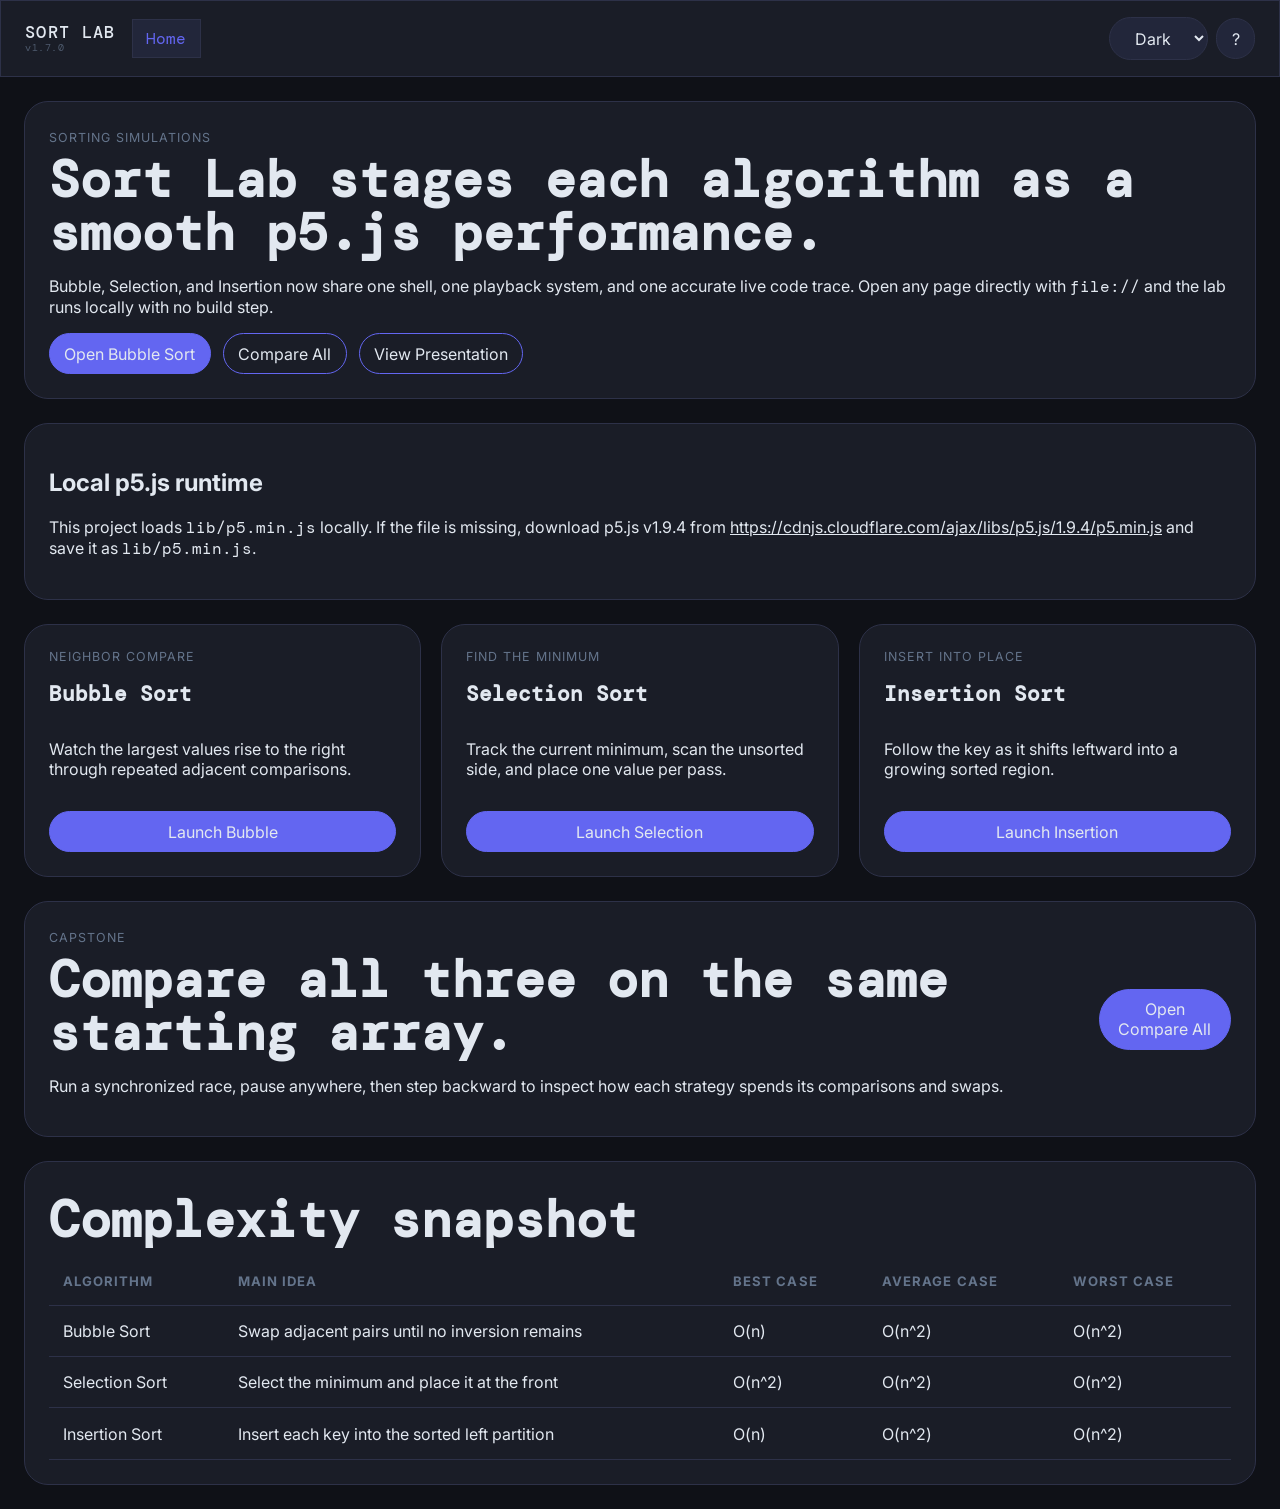
==== commit 7986bec4: "feat: redesign presentation UI with glassmorphism and smooth animations" ====
--- a/index.html
+++ b/index.html
@@ -20,6 +20,7 @@
       <div class="hero-actions">
         <a class="button-link" href="bubble.html">Open Bubble Sort</a>
         <a class="button-link ghost" href="compare.html">Compare All</a>
+        <a class="button-link ghost" href="presentation.html">View Presentation</a>
       </div>
     </section>
 
--- a/css/shell.css
+++ b/css/shell.css
@@ -87,11 +87,32 @@
   text-transform: uppercase;
 }
 
+.topnav-links {
+  flex-wrap: nowrap;
+  max-width: 0;
+  opacity: 0;
+  overflow: hidden;
+  transition: max-width 400ms cubic-bezier(0.2, 0.8, 0.2, 1), opacity 300ms ease, padding 400ms ease;
+  pointer-events: none;
+  display: flex;
+  align-items: center;
+  gap: 0.75rem;
+}
+
 .topnav-center {
   display: flex;
   align-items: center;
   gap: 1rem;
   flex: 1;
+  cursor: pointer;
+}
+
+.topnav-center:hover .topnav-links,
+.topnav-center:focus-within .topnav-links {
+  max-width: 800px;
+  opacity: 1;
+  pointer-events: auto;
+  overflow: visible;
 }
 
 .topnav-current {
@@ -101,7 +122,6 @@
   color: var(--accent);
 }
 
-.topnav-links,
 .topnav-right,
 .hero-actions,
 .legend-row,
@@ -111,10 +131,6 @@
   display: flex;
   align-items: center;
   gap: 0.75rem;
-}
-
-.topnav-links {
-  flex-wrap: wrap;
 }
 
 .topnav-link,
